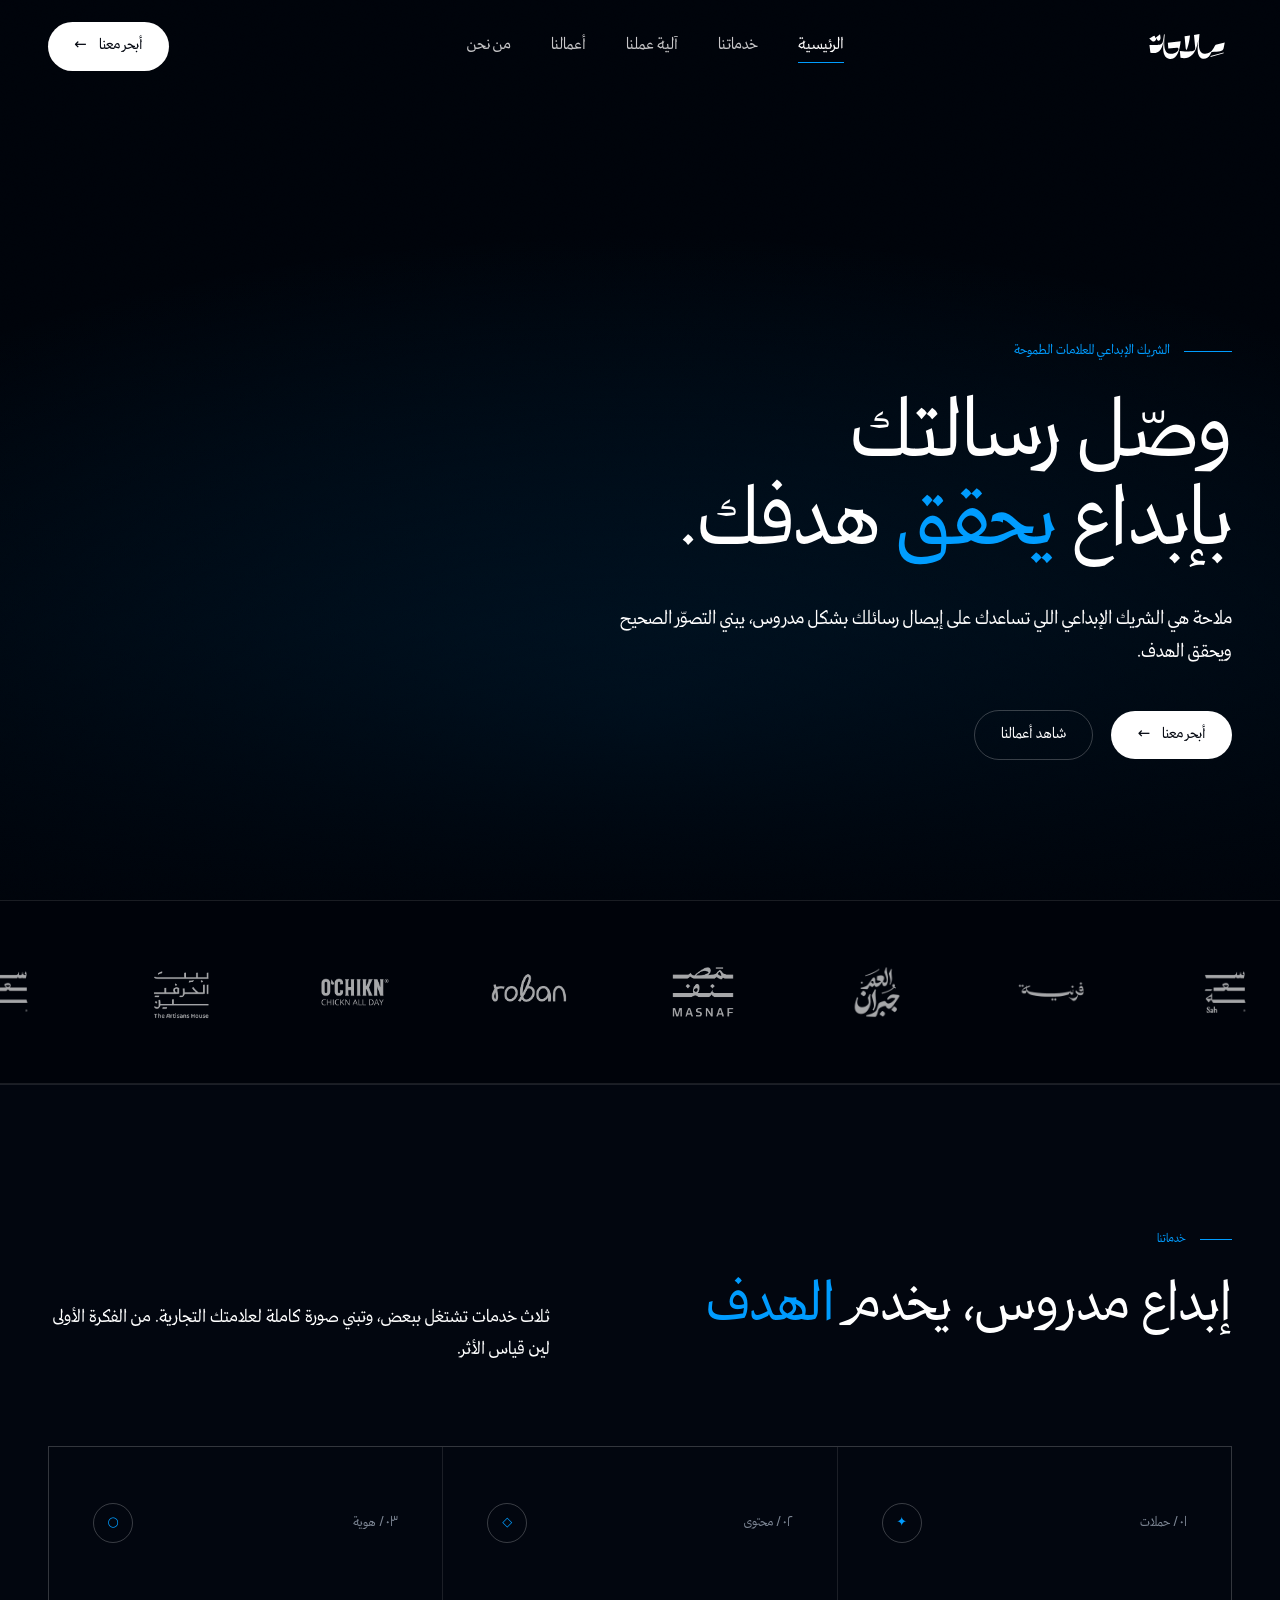
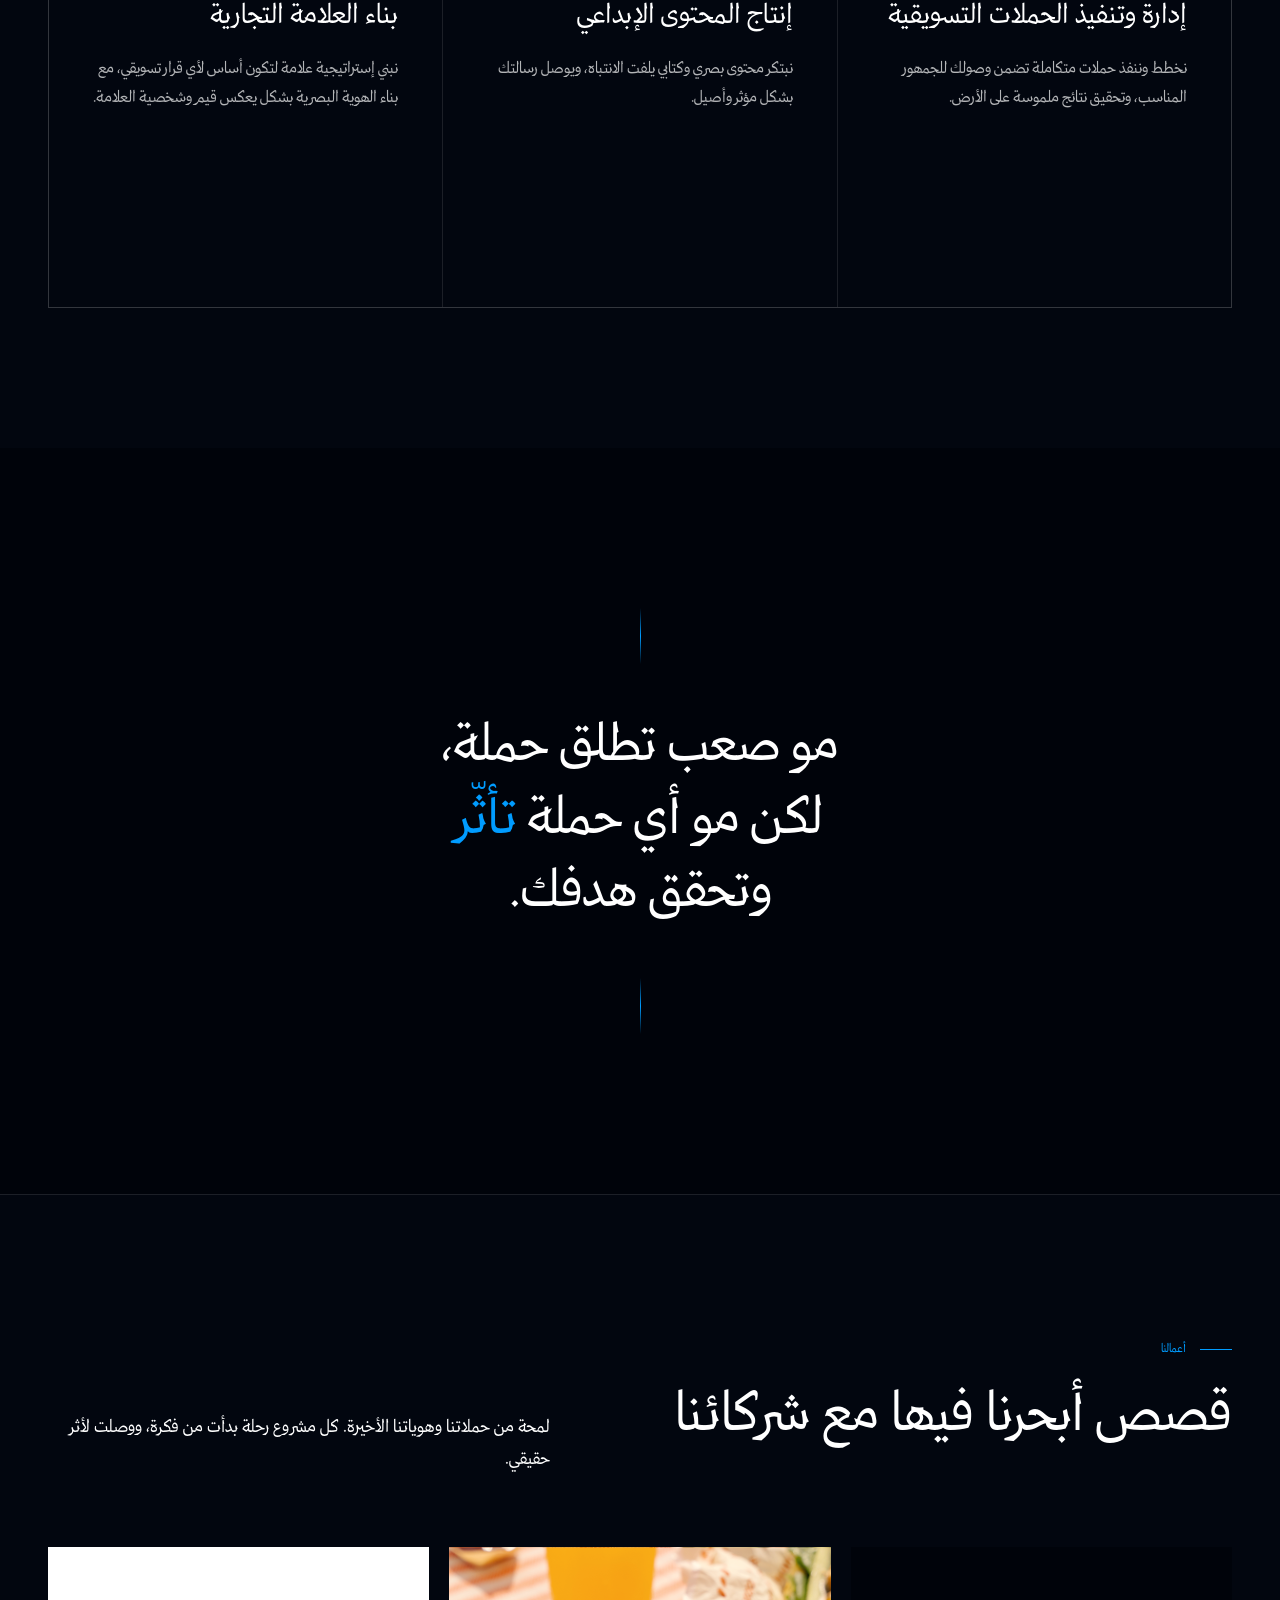
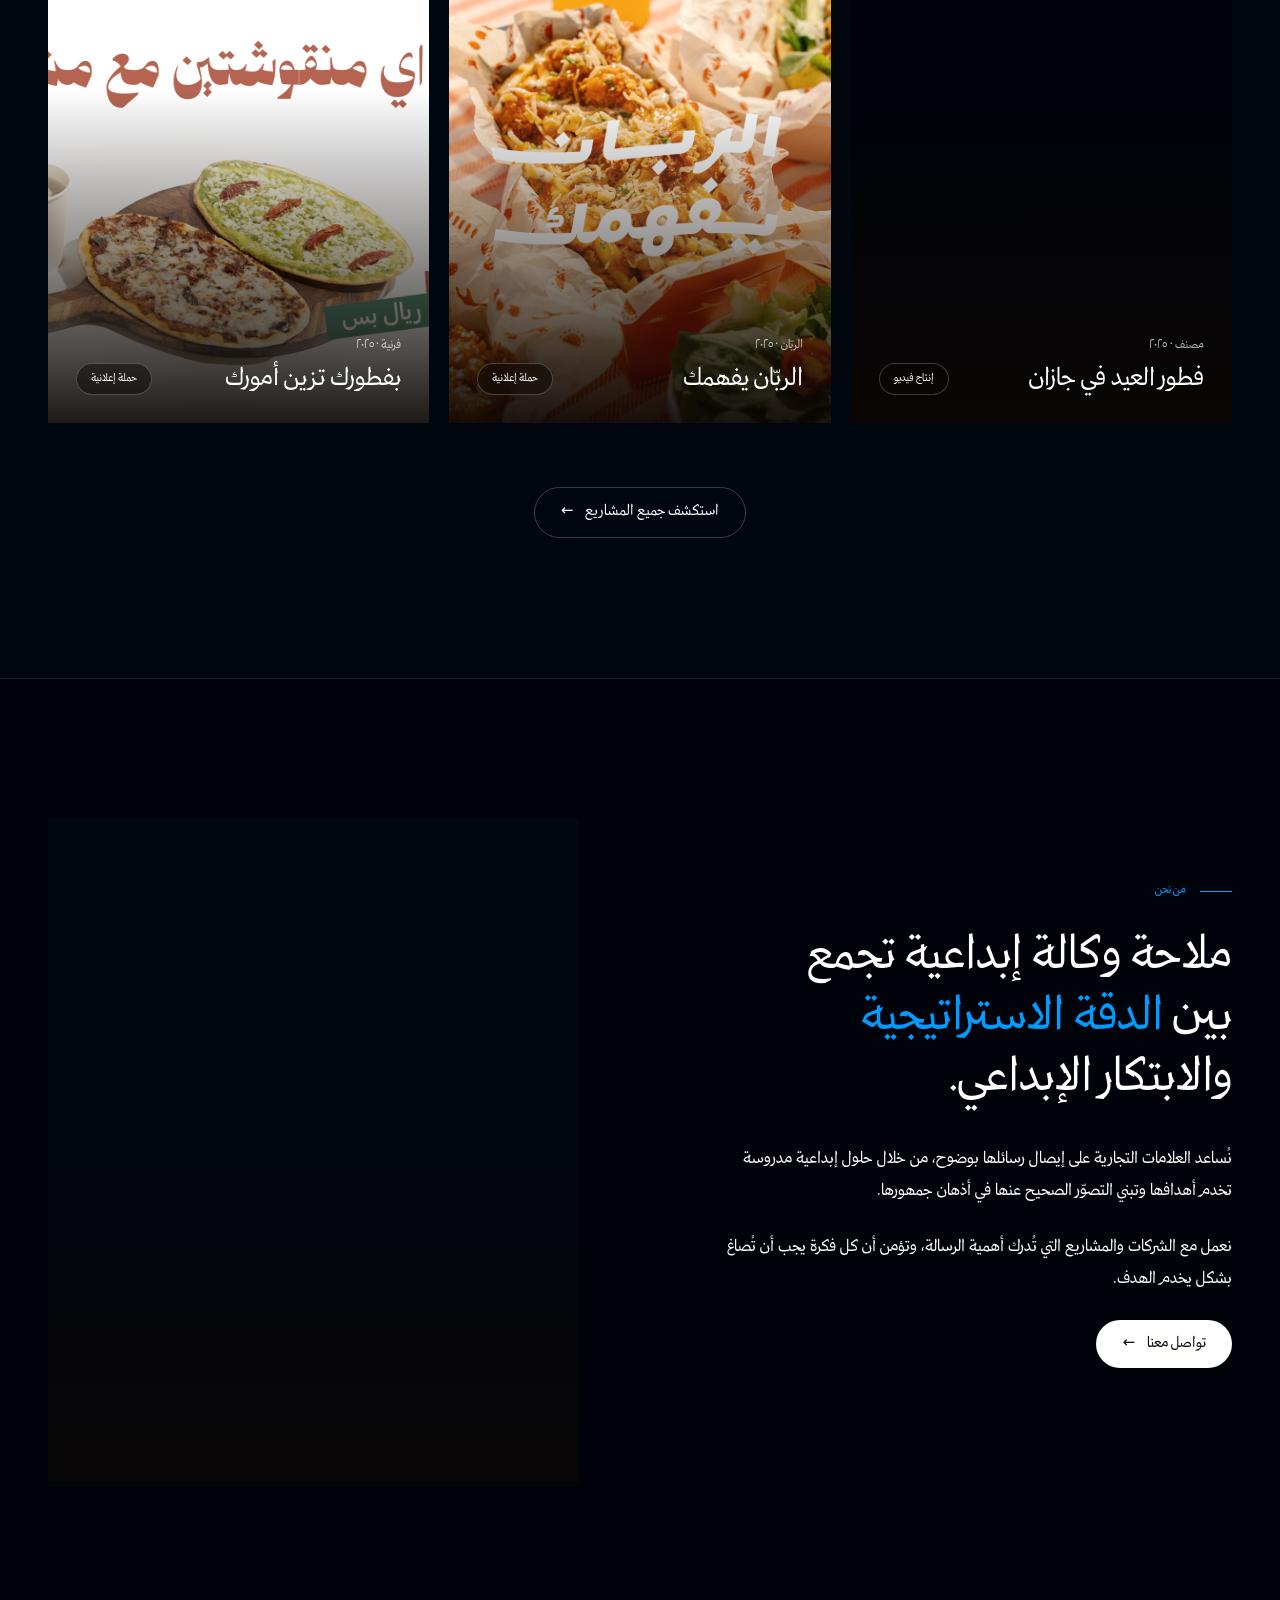
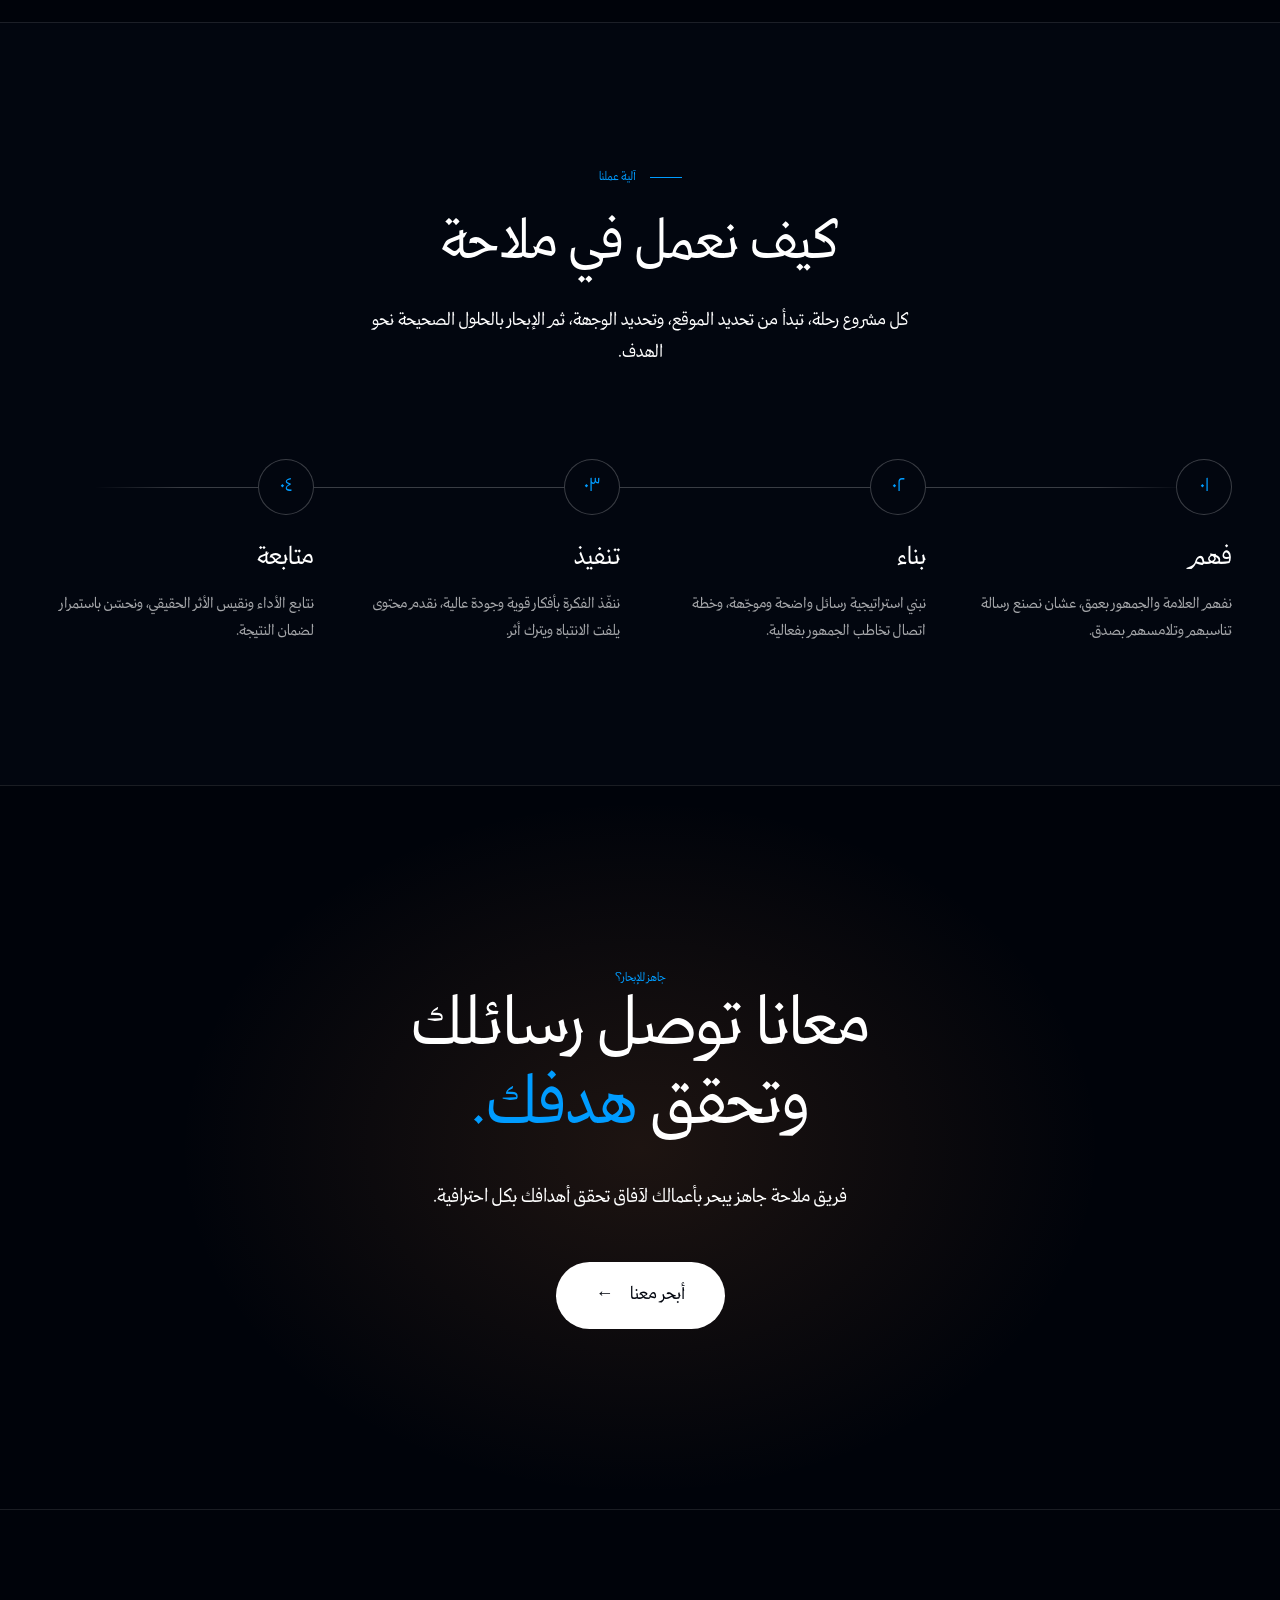
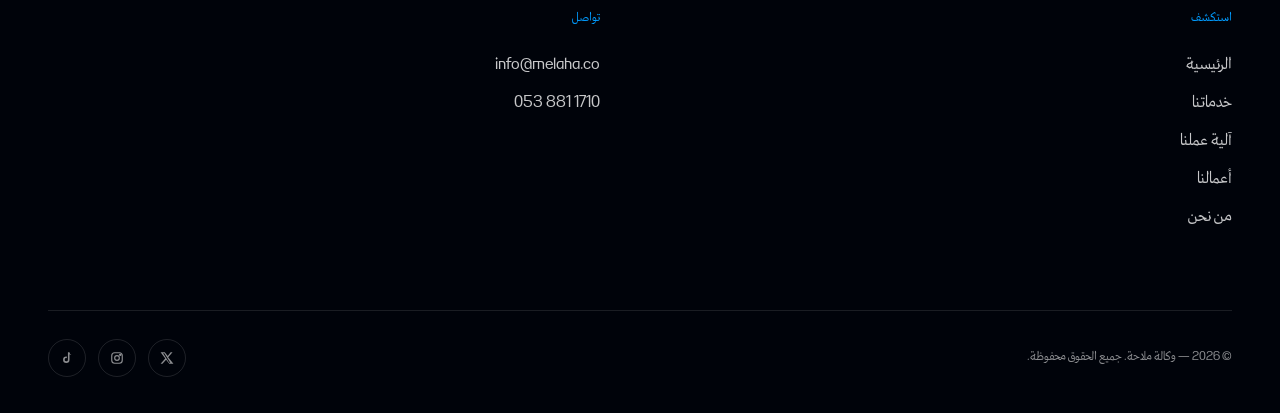
==== index.html @ 202e6694 "Add files via upload" ====
<!DOCTYPE html>
<html lang="ar" dir="rtl">
<head>
<meta charset="UTF-8">
<meta name="viewport" content="width=device-width, initial-scale=1.0">
<title>ملاحة — وكالة إبداعية</title>
<link rel="stylesheet" href="styles.css">
</head>
<body>

<div class="cursor-dot"></div>
<div class="cursor-ring"></div>

<!-- ============ NAV ============ -->
<nav class="nav" id="nav">
  <a href="index.html" class="nav-logo"><img src="images/melaha-logo.svg" alt="ملاحة" style="height: 25px; width: 90px;"></a>
  <ul class="nav-links">
    <li><a href="index.html" class="active">الرئيسية</a></li>
    <li><a href="#services">خدماتنا</a></li>
    <li><a href="#process">آلية عملنا</a></li>
    <li><a href="work.html">أعمالنا</a></li>
    <li><a href="#about">من نحن</a></li>
  </ul>
  <a href="https://wa.link/fzgjlv" target="_blank" rel="noopener" class="btn-pill">
    <span>أبحر معنا</span>
    <span class="arrow">←</span>
  </a>
</nav>

<!-- ============ HERO ============ -->
<section class="hero">
  <div class="hero-image"></div>
  <div class="hero-overlay"></div>



  <div class="hero-content">
    <span class="hero-label reveal">الشريك الإبداعي للعلامات الطموحة</span>
    <h1 class="hero-title reveal">
      وصّل رسالتك<br>
      بإبداع <span class="accent">يحقق</span> هدفك.
    </h1>
    <p class="hero-sub reveal">
      ملاحة هي الشريك الإبداعي اللي تساعدك على إيصال رسائلك بشكل مدروس، يبني التصوّر الصحيح ويحقق الهدف.
    </p>
    <div class="hero-cta reveal">
      <a href="https://wa.link/fzgjlv" target="_blank" rel="noopener" class="btn-pill">
        <span>أبحر معنا</span>
        <span class="arrow">←</span>
      </a>
      <a href="work.html" class="btn-pill outline">
        <span>شاهد أعمالنا</span>
      </a>
    </div>
  </div>


</section>

<!-- ============ MARQUEE ============ -->
<div class="marquee-strip">
  <div class="marquee-track">
    <div class="marquee-item"><img src="images/clients/sah.png" alt="Sah"></div>
    <div class="marquee-item"><img src="images/clients/farniya.png" alt="فرنية"></div>
    <div class="marquee-item"><img src="images/clients/aljebran.png" alt="العم جبران"></div>
    <div class="marquee-item"><img src="images/clients/masnaf.png" alt="Masnaf"></div>
    <div class="marquee-item"><img src="images/clients/roban.png" alt="Roban"></div>
    <div class="marquee-item"><img src="images/clients/ochikn.png" alt="O'CHIKN"></div>
    <div class="marquee-item"><img src="images/clients/artisans.png" alt="بيت الحرفيين"></div>
    <div class="marquee-item"><img src="images/clients/sah.png" alt="Sah"></div>
    <div class="marquee-item"><img src="images/clients/farniya.png" alt="فرنية"></div>
    <div class="marquee-item"><img src="images/clients/aljebran.png" alt="العم جبران"></div>
    <div class="marquee-item"><img src="images/clients/masnaf.png" alt="Masnaf"></div>
    <div class="marquee-item"><img src="images/clients/roban.png" alt="Roban"></div>
    <div class="marquee-item"><img src="images/clients/ochikn.png" alt="O'CHIKN"></div>
    <div class="marquee-item"><img src="images/clients/artisans.png" alt="بيت الحرفيين"></div>
  </div>
</div>

<!-- ============ SERVICES ============ -->
<section class="services" id="services">
  <div class="section">
    <div class="services-head">
      <div>
        <span class="section-eyebrow reveal">خدماتنا</span>
        <h2 class="section-heading reveal">إبداع مدروس، يخدم <span class="accent">الهدف</span></h2>
      </div>
      <p class="section-sub reveal">
        ثلاث خدمات تشتغل ببعض، وتبني صورة كاملة لعلامتك التجارية. من الفكرة الأولى لين قياس الأثر.
      </p>
    </div>

    <div class="services-grid">
      <div class="service-card reveal">
        <div class="service-num">
          <span>٠١ / حملات</span>
          <span class="glyph">✦</span>
        </div>
        <h3 class="service-name">إدارة وتنفيذ الحملات التسويقية</h3>
        <p class="service-desc">
          نخطط وننفذ حملات متكاملة تضمن وصولك للجمهور المناسب، وتحقيق نتائج ملموسة على الأرض.
        </p>
      </div>

      <div class="service-card reveal">
        <div class="service-num">
          <span>٠٢ / محتوى</span>
          <span class="glyph">◇</span>
        </div>
        <h3 class="service-name">إنتاج المحتوى الإبداعي</h3>
        <p class="service-desc">
          نبتكر محتوى بصري وكتابي يلفت الانتباه، ويوصل رسالتك بشكل مؤثر وأصيل.
        </p>
      </div>

      <div class="service-card reveal">
        <div class="service-num">
          <span>٠٣ / هوية</span>
          <span class="glyph">○</span>
        </div>
        <h3 class="service-name">بناء العلامة التجارية</h3>
        <p class="service-desc">
          نبني إستراتيجية علامة لتكون أساس لأي قرار تسويقي، مع بناء الهوية البصرية بشكل يعكس قيم وشخصية العلامة.
        </p>
      </div>
    </div>
  </div>
</section>

<!-- ============ STATEMENT ============ -->
<section class="statement">
  <p class="statement-text reveal">
    مو صعب تطلق حملة، <br>
    لكن مو أي حملة <span class="accent">تأثّر</span><br>
    وتحقق هدفك.
  </p>

</section>

<!-- ============ WORK PREVIEW ============ -->
<section class="work-preview">
  <div class="section">
    <div class="work-head">
      <div>
        <span class="section-eyebrow reveal">أعمالنا</span>
        <h2 class="section-heading reveal">قصص أبحرنا فيها مع شركائنا</h2>
      </div>
      <p class="section-sub reveal">
        لمحة من حملاتنا وهوياتنا الأخيرة. كل مشروع رحلة بدأت من فكرة، ووصلت لأثر حقيقي.
      </p>
    </div>

    <div class="work-grid">
      <a href="masnaf-eid.html" class="work-card uniform reveal">
        <div class="bg" style="background-image: url('https://img.youtube.com/vi/q7gqmu6uD5k/maxresdefault.jpg'); background-size: cover; background-position: center;"></div>
        <div class="scrim"></div>
        <div class="arrow-ic">↗</div>
        <div class="meta">
          <div>
            <div class="client">مصنف · ٢٠٢٥</div>
            <div class="title">فطور العيد في جازان</div>
          </div>
          <span class="tag">إنتاج فيديو</span>
        </div>
      </a>

      <a href="roban.html" class="work-card uniform reveal">
        <div class="bg" style="background-image: url('images/roban-cover.png'); background-size: cover; background-position: center;"></div>
        <div class="scrim"></div>
        <div class="arrow-ic">↗</div>
        <div class="meta">
          <div>
            <div class="client">الربّان · ٢٠٢٥</div>
            <div class="title">الربّان يفهمك</div>
          </div>
          <span class="tag">حملة إعلانية</span>
        </div>
      </a>

      <a href="fournya.html" class="work-card uniform reveal">
        <div class="bg" style="background-image: url('images/fournya-3.png'); background-size: cover; background-position: center; background-color: #f6f4ef;"></div>
        <div class="scrim"></div>
        <div class="arrow-ic">↗</div>
        <div class="meta">
          <div>
            <div class="client">فرنية · ٢٠٢٥</div>
            <div class="title">بفطورك تزين أمورك</div>
          </div>
          <span class="tag">حملة إعلانية</span>
        </div>
      </a>
    </div>

    <div class="work-cta-row">
      <a href="work.html" class="btn-pill outline">
        <span>استكشف جميع المشاريع</span>
        <span class="arrow">←</span>
      </a>
    </div>
  </div>
</section>

<!-- ============ ABOUT ============ -->
<section class="about" id="about">
  <div class="section">
    <div class="about-grid">
      <div>
        <span class="section-eyebrow reveal">من نحن</span>
        <h2 class="about-head reveal">
          ملاحة وكالة إبداعية تجمع بين <span class="accent">الدقة الاستراتيجية</span> والابتكار الإبداعي.
        </h2>
        <p class="about-body reveal">
          نُساعد العلامات التجارية على إيصال رسائلها بوضوح، من خلال حلول إبداعية مدروسة تخدم أهدافها وتبني التصوّر الصحيح عنها في أذهان جمهورها.
        </p>
        <p class="about-body reveal">
          نعمل مع الشركات والمشاريع التي تُدرك أهمية الرسالة، وتؤمن أن كل فكرة يجب أن تُصاغ بشكل يخدم الهدف.
        </p>

        <div class="about-cta-row reveal">
          <a href="https://wa.link/fzgjlv" target="_blank" rel="noopener" class="btn-pill">
            <span>تواصل معنا</span>
            <span class="arrow">←</span>
          </a>
        </div>

      </div>

      <div class="about-visual reveal">
        <div class="img"></div>

      </div>
    </div>
  </div>
</section>

<!-- ============ PROCESS ============ -->
<section class="process" id="process">
  <div class="section">
    <div class="process-head">
      <span class="section-eyebrow reveal">آلية عملنا</span>
      <h2 class="section-heading reveal">كيف نعمل في ملاحة</h2>
      <p class="section-sub reveal">
        كل مشروع رحلة، تبدأ من تحديد الموقع، وتحديد الوجهة، ثم الإبحار بالحلول الصحيحة نحو الهدف.
      </p>
    </div>

    <div class="process-steps">
      <div class="process-line"></div>
      <div class="step reveal">
        <div class="step-num">٠١</div>
        <h3 class="step-name">فهم</h3>
        <p class="step-desc">نفهم العلامة والجمهور بعمق، عشان نصنع رسالة تناسبهم وتلامسهم بصدق.</p>
      </div>
      <div class="step reveal">
        <div class="step-num">٠٢</div>
        <h3 class="step-name">بناء</h3>
        <p class="step-desc">نبني استراتيجية رسائل واضحة وموجّهة، وخطة اتصال تخاطب الجمهور بفعالية.</p>
      </div>
      <div class="step reveal">
        <div class="step-num">٠٣</div>
        <h3 class="step-name">تنفيذ</h3>
        <p class="step-desc">ننفّذ الفكرة بأفكار قوية وجودة عالية، نقدم محتوى يلفت الانتباه ويترك أثر.</p>
      </div>
      <div class="step reveal">
        <div class="step-num">٠٤</div>
        <h3 class="step-name">متابعة</h3>
        <p class="step-desc">نتابع الأداء ونقيس الأثر الحقيقي، ونحسّن باستمرار لضمان النتيجة.</p>
      </div>
    </div>
  </div>
</section>

<!-- ============ CTA ============ -->
<section class="cta" id="cta">
  <span class="cta-eyebrow">جاهز للإبحار؟</span>
  <h2 class="cta-text reveal">
    معانا توصل رسائلك<br>
    وتحقق <span class="accent">هدفك.</span>
  </h2>
  <p class="cta-sub reveal">
    فريق ملاحة جاهز يبحر بأعمالك لآفاق تحقق أهدافك بكل احترافية.
  </p>
  <div class="cta-buttons reveal">
    <a href="https://wa.link/fzgjlv" target="_blank" rel="noopener" class="cta-big">
      <span>أبحر معنا</span>
      <span class="arrow">←</span>
    </a>
  </div>
</section>

<!-- ============ FOOTER ============ -->
<footer class="footer">
  <div class="footer-top">
    <div class="footer-col">
      <h5>استكشف</h5>
      <ul>
        <li><a href="index.html">الرئيسية</a></li>
        <li><a href="#services">خدماتنا</a></li>
        <li><a href="#process">آلية عملنا</a></li>
        <li><a href="work.html">أعمالنا</a></li>
        <li><a href="#about">من نحن</a></li>
      </ul>
    </div>
    <div class="footer-col">
      <h5>تواصل</h5>
      <ul>
        <li><a href="mailto:info@melaha.co">info@melaha.co</a></li>
        <li><a href="tel:+9661710881053">1710 881 053</a></li>
      </ul>
    </div>
  </div>

  <div class="footer-bottom">
    <div>© 2026 — وكالة ملاحة. جميع الحقوق محفوظة.</div>
    <div class="footer-socials">
      <a href="https://x.com/melaha_sa" target="_blank" rel="noopener" aria-label="X"><svg viewBox="0 0 24 24" fill="currentColor" width="14" height="14"><path d="M18.244 2H21.5l-7.5 8.57L23 22h-7.05l-5.52-7.21L4.2 22H1l8.04-9.18L1 2h7.2l4.99 6.6L18.244 2zm-2.47 18h1.97L7.31 4H5.2l10.574 16z"/></svg></a>
      <a href="https://www.instagram.com/melaha.sa/" target="_blank" rel="noopener" aria-label="Instagram"><svg viewBox="0 0 24 24" fill="none" stroke="currentColor" stroke-width="2" width="14" height="14"><rect x="3" y="3" width="18" height="18" rx="5"/><circle cx="12" cy="12" r="4"/><circle cx="17.5" cy="6.5" r="1" fill="currentColor"/></svg></a>
      <a href="https://www.tiktok.com/@melaha.sa" target="_blank" rel="noopener" aria-label="TikTok"><svg viewBox="0 0 24 24" fill="currentColor" width="14" height="14"><path d="M19.6 6.6a5.4 5.4 0 0 1-3.3-1.1V15a5.5 5.5 0 1 1-5.5-5.5c.3 0 .6 0 .9.1v2.7a2.8 2.8 0 1 0 1.9 2.7V2h2.6a5.4 5.4 0 0 0 3.4 4.6v.1z"/></svg></a>
    </div>
  </div>
</footer>

<script>
// Cursor
(function(){
  const dot = document.querySelector('.cursor-dot');
  const ring = document.querySelector('.cursor-ring');
  let mx = 0, my = 0, rx = 0, ry = 0;
  window.addEventListener('mousemove', e => {
    mx = e.clientX; my = e.clientY;
    dot.style.left = mx + 'px';
    dot.style.top = my + 'px';
  });
  function loop(){
    rx += (mx - rx) * 0.18;
    ry += (my - ry) * 0.18;
    ring.style.left = rx + 'px';
    ring.style.top = ry + 'px';
    requestAnimationFrame(loop);
  }
  loop();
  document.querySelectorAll('a, button, .work-card, .service-card').forEach(el => {
    el.addEventListener('mouseenter', () => document.body.classList.add('cursor-hover'));
    el.addEventListener('mouseleave', () => document.body.classList.remove('cursor-hover'));
  });
})();

// Nav scroll
const nav = document.getElementById('nav');
window.addEventListener('scroll', () => {
  nav.classList.toggle('scrolled', window.scrollY > 40);
});

// Reveal on scroll
const io = new IntersectionObserver((entries) => {
  entries.forEach(e => {
    if (e.isIntersecting) {
      e.target.classList.add('in');
      io.unobserve(e.target);
    }
  });
}, { threshold: 0.12, rootMargin: '0px 0px -60px 0px' });
document.querySelectorAll('.reveal').forEach(el => io.observe(el));
</script>

</body>
</html>
---- styles.css ----
/* ============ Melaha — ملاحة ============ */
*, *::before, *::after {
  letter-spacing: 0 !important;
  word-spacing: normal !important;
  font-kerning: normal;
  text-rendering: optimizeLegibility;
}

@font-face {
  font-family: "Wathiq";
  src: url("fonts/itfWathiqThuluth-Regular.otf") format("opentype");
  font-weight: 400;
  font-style: normal;
  font-display: swap;
}
@font-face {
  font-family: "Wathiq";
  src: url("fonts/itfWathiqThuluth-Bold.otf") format("opentype");
  font-weight: 700;
  font-style: normal;
  font-display: swap;
}

:root {
  /* deep cinematic blue palette */
  --bg: #02060f;
  --bg-deep: #00030a;
  --bg-card: #07112a;
  --ink: #ffffff;
  --ink-soft: #d8e0ec;
  --ink-mute: #7d8694;
  --amber: #009cff;
  --amber-deep: #0079c7;
  --ember: #009cff;
  --line: rgba(255, 255, 255, 0.10);
  --line-strong: rgba(255, 255, 255, 0.22);
}

* { box-sizing: border-box; margin: 0; padding: 0; }

html, body {
  background:
    radial-gradient(120% 80% at 50% 0%, rgba(0, 90, 180, 0.18) 0%, transparent 60%),
    radial-gradient(80% 60% at 100% 100%, rgba(0, 156, 255, 0.10) 0%, transparent 60%),
    var(--bg);
  color: var(--ink);
  font-family: "Wathiq", "Tajawal", "IBM Plex Sans Arabic", system-ui, sans-serif;
  font-weight: 400;
  -webkit-font-smoothing: antialiased;
  -moz-osx-font-smoothing: grayscale;
  direction: rtl;
  text-align: right;
  overflow-x: hidden;
  scroll-behavior: smooth;
  line-height: 1.5;
}

img { max-width: 100%; display: block; }
a { color: inherit; text-decoration: none; }
button { font: inherit; cursor: pointer; border: none; background: none; color: inherit; }

/* subtle film grain across whole site */
body::before {
  content: "";
  position: fixed;
  inset: 0;
  pointer-events: none;
  z-index: 200;
  opacity: 0.05;
  mix-blend-mode: overlay;
  background-image: url("data:image/svg+xml;utf8,<svg xmlns='http://www.w3.org/2000/svg' width='180' height='180'><filter id='n'><feTurbulence type='fractalNoise' baseFrequency='0.9' numOctaves='2' stitchTiles='stitch'/></filter><rect width='100%' height='100%' filter='url(%23n)' opacity='0.6'/></svg>");
}

/* ===== Cursor (disabled) ===== */
.cursor-dot, .cursor-ring { display: none !important; }
.cursor-dot,
.cursor-ring {
  position: fixed;
  top: 0; left: 0;
  pointer-events: none;
  z-index: 9999;
  border-radius: 50%;
  transform: translate(-50%, -50%);
}
.cursor-dot {
  width: 5px; height: 5px;
  background: var(--amber);
  transition: width 0.2s ease, height 0.2s ease;
}
.cursor-ring {
  width: 30px; height: 30px;
  border: 1px solid rgba(232, 213, 183, 0.4);
  transition: width 0.25s ease, height 0.25s ease, opacity 0.25s ease, border-color 0.25s ease;
}
.cursor-hover .cursor-ring {
  /* hover scaling disabled */
}
@media (max-width: 900px) {
  .cursor-dot, .cursor-ring { display: none; }
}

/* ===== Navigation ===== */
.nav {
  position: fixed;
  top: 0; left: 0; right: 0;
  z-index: 100;
  padding: 22px 48px;
  display: flex;
  align-items: center;
  justify-content: space-between;
  transition: background 0.4s ease, padding 0.4s ease, border-color 0.4s ease;
  border-bottom: 1px solid transparent;
}
.nav.scrolled {
  background: rgba(17, 10, 5, 0.78);
  backdrop-filter: blur(16px);
  -webkit-backdrop-filter: blur(16px);
  padding: 14px 48px;
  border-bottom-color: var(--line);
}
.nav-logo img { height: 38px; width: auto; display: block; filter: brightness(0) invert(1); }
.nav-logo {
  font-family: "Wathiq", sans-serif;
  font-weight: 400;
  font-size: 30px;
  color: var(--ink);
  letter-spacing: 0;
  line-height: 1;
}
.nav-links {
  display: flex;
  gap: 40px;
  list-style: none;
  align-items: center;
}
.nav-links a {
  font-size: 16px;
  font-weight: 400;
  color: var(--ink);
  opacity: 0.78;
  transition: opacity 0.2s ease;
  position: relative;
  padding: 6px 0;
}
.nav-links a:hover { opacity: 1; }
.nav-links a::after {
  content: "";
  position: absolute;
  bottom: 0; right: 0;
  height: 1px;
  width: 0;
  background: var(--amber);
  transition: width 0.3s ease;
}
.nav-links a:hover::after { width: 100%; }
.nav-links a.active { opacity: 1; }
.nav-links a.active::after { width: 100%; }

.btn-pill {
  display: inline-flex;
  align-items: center;
  gap: 12px;
  padding: 13px 26px;
  border-radius: 999px;
  background: var(--ink);
  color: var(--bg);
  font-weight: 400;
  font-size: 15px;
  transition: transform 0.25s ease, background 0.25s ease, color 0.25s ease;
  white-space: nowrap;
}
.btn-pill:hover {
  background: var(--amber);
  color: var(--bg-deep);
  transform: translateY(-2px);
}
.btn-pill .arrow {
  display: inline-block;
  transition: transform 0.25s ease;
}
.btn-pill:hover .arrow { transform: translateX(-6px); }
.btn-pill.outline {
  background: transparent;
  color: var(--ink);
  border: 1px solid var(--line-strong);
}
.btn-pill.outline:hover {
  background: var(--ink);
  color: var(--bg);
  border-color: var(--ink);
}
.btn-pill.dark {
  background: var(--bg);
  color: var(--ink);
}

/* ===== Hero ===== */
.hero {
  position: relative;
  height: 100vh;
  min-height: 720px;
  width: 100%;
  overflow: hidden;
  background: var(--bg-deep);
}
.hero-image {
  position: absolute;
  inset: 0;
  background-image: url("images/hero.png");
  background-size: cover;
  background-position: center;
  transform: scale(1.06);
  animation: hero-pan 18s ease-in-out infinite alternate, hero-swap 14s steps(1) infinite;
}
@keyframes hero-swap {
  0%, 45%   { background-image: url("images/hero.png"); }
  50%, 95%  { background-image: url("images/hero-2.png"); }
  100%      { background-image: url("images/hero.png"); }
}
@keyframes hero-pan {
  0% { transform: scale(1.06) translateX(0) translateY(0); }
  100% { transform: scale(1.12) translateX(-1.5%) translateY(-1%); }
}

.hero-overlay {
  position: absolute;
  inset: 0;
  background:
    linear-gradient(180deg,
      rgba(0, 3, 10, 0.55) 0%,
      rgba(0, 3, 10, 0.20) 30%,
      rgba(0, 3, 10, 0.50) 70%,
      rgba(0, 3, 10, 0.95) 100%),
    radial-gradient(140% 90% at 50% 80%, rgba(0, 156, 255, 0.20) 0%, transparent 60%);
  pointer-events: none;
}

.hero-corner-mark {
  position: absolute;
  top: 100px; right: 48px;
  font-size: 13px;
  letter-spacing: 0;
  color: var(--ink);
  opacity: 0.7;
  z-index: 5;
  display: flex;
  align-items: center;
  gap: 12px;
  text-transform: uppercase;
}
.hero-corner-mark .dot {
  width: 5px; height: 5px;
  border-radius: 50%;
  background: var(--ember);
  box-shadow: 0 0 12px var(--ember);
  animation: pulse 2.4s ease-in-out infinite;
}
@keyframes pulse {
  0%, 100% { opacity: 0.5; transform: scale(1); }
  50% { opacity: 1; transform: scale(1.5); }
}

.hero-content {
  position: relative;
  z-index: 4;
  height: 100%;
  display: flex;
  flex-direction: column;
  justify-content: flex-end;
  padding: 0 48px 140px;
  max-width: 1500px;
}
.hero-label {
  font-size: 13px;
  letter-spacing: 0;
  color: var(--amber);
  margin-bottom: 32px;
  display: inline-flex;
  align-items: center;
  gap: 14px;
  text-transform: uppercase;
}
.hero-label::before {
  content: "";
  display: block;
  width: 48px; height: 1px;
  background: var(--amber);
}
.hero-title {
  font-family: "Wathiq", sans-serif;
  font-weight: 400;
  font-size: clamp(52px, 6.6vw, 112px);
  line-height: 1.05;
  letter-spacing: 0;
  color: var(--ink);
  max-width: 16ch;
  margin-bottom: 32px;
  text-wrap: balance;
}
.hero-title .accent {
  color: var(--amber);
}
.hero-sub {
  font-size: 19px;
  line-height: 1.75;
  color: var(--ink);
  opacity: 0.78;
  max-width: 56ch;
  margin-bottom: 40px;
  font-weight: 400;
}
.hero-cta {
  display: flex;
  align-items: center;
  gap: 18px;
  flex-wrap: wrap;
}
.hero-meta {
  position: absolute;
  bottom: 32px; left: 48px; right: 48px;
  z-index: 5;
  display: flex;
  align-items: flex-end;
  justify-content: space-between;
  gap: 24px;
  font-size: 12px;
  letter-spacing: 0;
  color: var(--ink);
  text-transform: uppercase;
  opacity: 0.7;
}
.scroll-hint {
  display: flex;
  align-items: center;
  gap: 14px;
}
.scroll-hint .line {
  display: inline-block;
  width: 1px; height: 48px;
  background: linear-gradient(180deg, transparent, var(--ink) 40%, var(--ink) 60%, transparent);
  animation: scroll-line 2.4s ease-in-out infinite;
}
@keyframes scroll-line {
  0% { transform: scaleY(0.3) translateY(-20%); transform-origin: top; }
  50% { transform: scaleY(1) translateY(0); }
  100% { transform: scaleY(0.3) translateY(20%); transform-origin: bottom; }
}

/* ===== Marquee ===== */
.marquee-strip {
  background: var(--bg-deep);
  position: relative;
  z-index: 1;
  color: var(--ink);
  padding: 36px 0;
  overflow: hidden;
  position: relative;
  border-top: 1px solid var(--line);
  border-bottom: 1px solid var(--line);
}
.marquee-track {
  display: flex;
  gap: 64px;
  animation: marquee 22s linear infinite;
  white-space: nowrap;
  width: max-content;
}
@keyframes marquee {
  0% { transform: translateX(0); }
  100% { transform: translateX(50%); }
}
.marquee-item img { height: 110px; width: auto; opacity: 1; filter: brightness(0) invert(1); transition: opacity 0.3s ease; }
.marquee-item:hover img { opacity: 1; }
.marquee-item {
  font-family: "Wathiq", sans-serif;
  font-weight: 400;
  font-size: 24px;
  letter-spacing: 0;
  color: var(--ink);
  opacity: 0.65;
  display: flex;
  align-items: center;
  gap: 64px;
  flex-shrink: 0;
}
.marquee-item::after {
  content: "";
  display: none;
}

/* ===== Section base ===== */
section { position: relative; }
.section {
  padding: 140px 48px;
  max-width: 1500px;
  margin: 0 auto;
}
.section-eyebrow {
  display: inline-flex;
  align-items: center;
  gap: 14px;
  font-size: 12px;
  letter-spacing: 0;
  color: var(--amber);
  margin-bottom: 28px;
  text-transform: uppercase;
  font-weight: 400;
}
.section-eyebrow::before {
  content: "";
  width: 32px; height: 1px;
  background: var(--amber);
}
.section-heading {
  font-family: "Wathiq", sans-serif;
  font-weight: 400;
  font-size: clamp(36px, 4.4vw, 68px);
  line-height: 1.1;
  letter-spacing: 0;
  color: var(--ink);
  max-width: 22ch;
  margin-bottom: 28px;
  text-wrap: balance;
}
.section-heading .accent { color: var(--amber); }
.section-sub {
  font-size: 18px;
  line-height: 1.8;
  color: var(--ink);
  opacity: 0.7;
  max-width: 56ch;
}

/* ===== Services ===== */
.services {
  background: var(--bg);
  border-top: 1px solid var(--line);
}
.services-head {
  display: grid;
  grid-template-columns: 1.2fr 1fr;
  gap: 80px;
  align-items: end;
  margin-bottom: 80px;
}
.services-grid {
  display: grid;
  grid-template-columns: repeat(3, 1fr);
  gap: 1px;
  background: var(--line);
  border: 1px solid var(--line);
}
.service-card {
  background: var(--bg);
  padding: 56px 44px 48px;
  transition: background 0.4s ease;
  position: relative;
  overflow: hidden;
  min-height: 460px;
  display: flex;
  flex-direction: column;
}
.service-card::before {
  content: "";
  position: absolute;
  inset: 0;
  background: radial-gradient(80% 60% at 50% 0%, rgba(196, 117, 58, 0.12) 0%, transparent 70%);
  opacity: 0;
  transition: opacity 0.5s ease;
  pointer-events: none;
}
.service-card:hover { background: var(--bg-card); }
.service-card:hover::before { opacity: 1; }

.service-num {
  font-size: 13px;
  letter-spacing: 0;
  color: var(--ink-mute);
  margin-bottom: 56px;
  display: flex;
  justify-content: space-between;
  align-items: center;
  position: relative;
  z-index: 2;
}
.service-num .glyph {
  width: 40px; height: 40px;
  border-radius: 50%;
  border: 1px solid var(--line-strong);
  display: flex;
  align-items: center;
  justify-content: center;
  color: var(--amber);
  transition: border-color 0.3s ease, background 0.3s ease;
}
.service-card:hover .glyph {
  border-color: var(--amber);
  background: rgba(212, 165, 116, 0.08);
}
.service-name {
  font-family: "Wathiq", sans-serif;
  font-weight: 400;
  font-size: 28px;
  line-height: 1.3;
  color: var(--ink);
  margin-bottom: 20px;
  letter-spacing: 0;
  position: relative;
  z-index: 2;
}
.service-desc {
  font-size: 16px;
  line-height: 1.8;
  color: var(--ink);
  opacity: 0.7;
  margin-bottom: 32px;
  flex: 1;
  position: relative;
  z-index: 2;
}
.service-link {
  display: inline-flex;
  align-items: center;
  gap: 10px;
  font-size: 14px;
  color: var(--amber);
  letter-spacing: 0;
  border-top: 1px solid var(--line);
  padding-top: 24px;
  margin-top: auto;
  position: relative;
  z-index: 2;
}
.service-link .arrow { transition: transform 0.3s ease; }
.service-card:hover .service-link .arrow { transform: translateX(-8px); }

/* ===== Statement / quiet quote ===== */
.statement {
  background: var(--bg-deep);
  padding: 160px 48px;
  text-align: center;
  position: relative;
  overflow: hidden;
}
.statement::before,
.statement::after {
  content: "";
  display: block;
  width: 1px; height: 56px;
  background: linear-gradient(180deg, transparent, var(--amber), transparent);
  margin: 0 auto;
}
.statement::before { margin-bottom: 48px; }
.statement::after { margin-top: 48px; }
.statement-text {
  font-family: "Wathiq", sans-serif;
  font-weight: 400;
  font-size: clamp(32px, 4.2vw, 64px);
  line-height: 1.35;
  letter-spacing: 0;
  color: var(--ink);
  max-width: 28ch;
  margin: 0 auto;
  text-wrap: balance;
}
.statement-text .accent { color: var(--amber); }
.statement-attrib {
  margin-top: 40px;
  font-size: 12px;
  letter-spacing: 0;
  color: var(--ink-mute);
  text-transform: uppercase;
}

/* ===== Work preview ===== */
.work-preview {
  background: var(--bg);
  border-top: 1px solid var(--line);
}
.work-head {
  display: grid;
  grid-template-columns: 1.2fr 1fr;
  gap: 80px;
  align-items: end;
  margin-bottom: 70px;
}
.work-grid {
  display: grid;
  grid-template-columns: repeat(12, 1fr);
  grid-auto-rows: minmax(0, auto);
  gap: 20px;
}
.work-card {
  position: relative;
  overflow: hidden;
  cursor: pointer;
  background: var(--bg-deep);
}
.work-card.large { grid-column: span 7; aspect-ratio: 4 / 5; }
.work-card.tall { grid-column: span 5; aspect-ratio: 3 / 5; }
.work-card.wide { grid-column: span 12; aspect-ratio: 21 / 9; }
.work-card.uniform { grid-column: span 4; aspect-ratio: 4 / 5; }
.work-card.uniform .title { font-size: 26px; }

.work-card .bg {
  position: absolute;
  inset: 0;
  background-size: cover;
  background-position: center;
  transition: transform 1.4s ease;
  filter: saturate(0.85) contrast(1.05);
}
.work-card:hover .bg { transform: scale(1.06); }
.work-card .scrim {
  position: absolute;
  inset: 0;
  background: linear-gradient(180deg, rgba(10,6,4,0) 30%, rgba(10,6,4,0.92) 100%);
}
.work-card .meta {
  position: absolute;
  bottom: 28px; right: 28px; left: 28px;
  z-index: 2;
  display: flex;
  justify-content: space-between;
  align-items: flex-end;
  gap: 24px;
}
.work-card .client {
  font-size: 12px;
  letter-spacing: 0;
  text-transform: uppercase;
  color: var(--ink);
  opacity: 0.7;
  margin-bottom: 10px;
}
.work-card .title {
  font-family: "Wathiq", sans-serif;
  font-weight: 400;
  font-size: 30px;
  line-height: 1.15;
  color: var(--ink);
  letter-spacing: 0;
}
.work-card.wide .title { font-size: 44px; }
.work-card .tag {
  display: inline-block;
  padding: 7px 14px;
  border-radius: 999px;
  border: 1px solid var(--line-strong);
  background: rgba(10, 6, 4, 0.5);
  backdrop-filter: blur(8px);
  font-size: 11px;
  letter-spacing: 0;
  color: var(--ink);
  white-space: nowrap;
  text-transform: uppercase;
}
.work-card .arrow-ic {
  position: absolute;
  top: 28px; left: 28px;
  width: 44px; height: 44px;
  border-radius: 50%;
  background: rgba(232, 213, 183, 0.08);
  backdrop-filter: blur(8px);
  border: 1px solid var(--line-strong);
  display: flex;
  align-items: center;
  justify-content: center;
  color: var(--ink);
  font-size: 16px;
  opacity: 0;
  transform: translateY(-12px);
  transition: opacity 0.4s ease, transform 0.4s ease, background 0.3s ease;
  z-index: 3;
}
.work-card:hover .arrow-ic {
  opacity: 1;
  transform: translateY(0);
  background: var(--amber);
  color: var(--bg-deep);
  border-color: var(--amber);
}

.work-cta-row {
  margin-top: 64px;
  display: flex;
  justify-content: center;
}

/* ===== About ===== */
.about {
  background: var(--bg-deep);
  border-top: 1px solid var(--line);
}
.about-grid {
  display: grid;
  grid-template-columns: 1.05fr 1fr;
  gap: 96px;
  align-items: center;
}
.about-head {
  font-family: "Wathiq", sans-serif;
  font-weight: 400;
  font-size: clamp(34px, 3.8vw, 56px);
  line-height: 1.25;
  color: var(--ink);
  letter-spacing: 0;
  margin-bottom: 32px;
  text-wrap: balance;
}
.about-head .accent { color: var(--amber); }
.about-body {
  font-size: 17px;
  line-height: 1.9;
  color: var(--ink);
  opacity: 0.75;
  margin-bottom: 24px;
  max-width: 52ch;
}
.about-cta-row {
  display: flex;
  gap: 16px;
  margin-top: 16px;
  margin-bottom: 56px;
  flex-wrap: wrap;
}
.about-stats {
  display: grid;
  grid-template-columns: repeat(3, 1fr);
  gap: 24px;
  border-top: 1px solid var(--line);
  padding-top: 40px;
  max-width: 560px;
}
.stat-num {
  font-family: "Wathiq", sans-serif;
  font-weight: 400;
  font-size: 48px;
  line-height: 1;
  color: var(--ink);
  letter-spacing: 0;
}
.stat-num .plus { color: var(--amber); }
.stat-label {
  font-size: 13px;
  color: var(--ink);
  opacity: 0.55;
  margin-top: 10px;
  letter-spacing: 0;
}

.about-visual {
  position: relative;
  aspect-ratio: 4 / 5;
  overflow: hidden;
  background: var(--bg);
}
.about-visual .img {
  position: absolute;
  inset: 0;
  background-image: url("images/hero.png");
  background-size: cover;
  background-position: center;
  filter: saturate(0.85);
}
.about-visual::after {
  content: "";
  position: absolute;
  inset: 0;
  background: linear-gradient(180deg, rgba(10,6,4,0) 50%, rgba(10,6,4,0.8) 100%);
}
.about-visual .badge {
  position: absolute;
  bottom: 28px; right: 28px;
  z-index: 2;
  background: rgba(17, 10, 5, 0.85);
  backdrop-filter: blur(8px);
  border: 1px solid var(--line-strong);
  color: var(--ink);
  padding: 22px 24px;
  max-width: 260px;
}
.about-visual .badge .since {
  font-size: 11px;
  letter-spacing: 0;
  color: var(--amber);
  margin-bottom: 8px;
  text-transform: uppercase;
}
.about-visual .badge .text {
  font-family: "Wathiq", sans-serif;
  font-weight: 400;
  font-size: 18px;
  line-height: 1.4;
}

/* ===== Process ===== */
.process {
  background: var(--bg);
  border-top: 1px solid var(--line);
}
.process-head {
  text-align: center;
  max-width: 720px;
  margin: 0 auto 90px;
}
.process-head .section-eyebrow { justify-content: center; }
.process-head .section-heading { margin-right: auto; margin-left: auto; }
.process-head .section-sub { margin-right: auto; margin-left: auto; }

.process-steps {
  position: relative;
  display: grid;
  grid-template-columns: repeat(4, 1fr);
  gap: 40px;
}
.process-line {
  position: absolute;
  top: 28px; right: 4%; left: 4%;
  height: 1px;
  background: linear-gradient(90deg, transparent, var(--line-strong) 8%, var(--line-strong) 92%, transparent);
}
.step {
  position: relative;
}
.step-num {
  width: 56px; height: 56px;
  border-radius: 50%;
  background: var(--bg);
  border: 1px solid var(--line-strong);
  display: flex;
  align-items: center;
  justify-content: center;
  font-family: "Wathiq", sans-serif;
  font-weight: 400;
  font-size: 18px;
  color: var(--amber);
  margin-bottom: 28px;
  position: relative;
  z-index: 2;
}
.step-name {
  font-family: "Wathiq", sans-serif;
  font-weight: 400;
  font-size: 26px;
  line-height: 1.2;
  color: var(--ink);
  margin-bottom: 16px;
  letter-spacing: 0;
}
.step-desc {
  font-size: 15px;
  line-height: 1.8;
  color: var(--ink);
  opacity: 0.65;
}

/* ===== Final CTA ===== */
.cta {
  background: var(--bg-deep);
  padding: 180px 48px;
  text-align: center;
  position: relative;
  overflow: hidden;
  border-top: 1px solid var(--line);
}
.cta::before {
  content: "";
  position: absolute;
  inset: 0;
  background: radial-gradient(60% 80% at 50% 50%, rgba(196, 117, 58, 0.15) 0%, transparent 60%);
  pointer-events: none;
}
.cta-eyebrow {
  font-size: 12px;
  letter-spacing: 0;
  color: var(--amber);
  text-transform: uppercase;
  margin-bottom: 28px;
  position: relative;
}
.cta-text {
  font-family: "Wathiq", sans-serif;
  font-weight: 400;
  font-size: clamp(40px, 5.4vw, 88px);
  line-height: 1.15;
  letter-spacing: 0;
  color: var(--ink);
  max-width: 22ch;
  margin: 0 auto 32px;
  position: relative;
  text-wrap: balance;
}
.cta-text .accent { color: var(--amber); }
.cta-sub {
  font-size: 19px;
  line-height: 1.75;
  color: var(--ink);
  opacity: 0.7;
  max-width: 56ch;
  margin: 0 auto 48px;
  position: relative;
}
.cta-buttons {
  position: relative;
  display: inline-flex;
  gap: 14px;
  justify-content: center;
  flex-wrap: wrap;
}
.cta-big {
  display: inline-flex;
  align-items: center;
  gap: 16px;
  padding: 20px 40px;
  border-radius: 999px;
  background: var(--ink);
  color: var(--bg);
  font-family: "Wathiq", sans-serif;
  font-weight: 400;
  font-size: 18px;
  transition: transform 0.25s ease, background 0.25s ease, color 0.25s ease;
}
.cta-big:hover {
  background: var(--amber);
  color: var(--bg-deep);
  transform: translateY(-3px);
}

/* ===== Footer ===== */
.footer {
  background: var(--bg-deep);
  padding: 100px 48px 36px;
  color: var(--ink);
  border-top: 1px solid var(--line);
}
.footer-top {
  display: grid;
  grid-template-columns: 1fr 1fr;
  gap: 80px;
  padding-bottom: 80px;
  border-bottom: 1px solid var(--line);
}
.newsletter-head {
  font-family: "Wathiq", sans-serif;
  font-weight: 400;
  font-size: 32px;
  line-height: 1.25;
  color: var(--ink);
  margin-bottom: 24px;
  letter-spacing: 0;
  max-width: 18ch;
}
.newsletter-form {
  display: grid;
  gap: 12px;
  max-width: 460px;
}
.newsletter-form input {
  background: transparent;
  border: none;
  border-bottom: 1px solid var(--line-strong);
  padding: 14px 0;
  color: var(--ink);
  font-family: inherit;
  font-size: 15px;
  outline: none;
  transition: border-color 0.2s ease;
}
.newsletter-form input::placeholder { color: var(--ink); opacity: 0.45; }
.newsletter-form input:focus { border-color: var(--amber); }
.newsletter-form button {
  margin-top: 12px;
  justify-self: start;
  padding: 13px 26px;
  border-radius: 999px;
  background: var(--ink);
  color: var(--bg);
  font-weight: 400;
  font-size: 14px;
  display: inline-flex;
  align-items: center;
  gap: 10px;
  transition: background 0.2s ease, transform 0.2s ease, color 0.2s ease;
}
.newsletter-form button:hover {
  background: var(--amber);
  color: var(--bg-deep);
  transform: translateY(-2px);
}

.footer-col h5 {
  font-size: 12px;
  letter-spacing: 0;
  text-transform: uppercase;
  color: var(--amber);
  margin-bottom: 26px;
  font-weight: 400;
}
.footer-col ul { list-style: none; display: grid; gap: 14px; }
.footer-col a {
  font-size: 16px;
  color: var(--ink);
  opacity: 0.78;
  transition: opacity 0.2s ease, color 0.2s ease;
}
.footer-col a:hover { opacity: 1; color: var(--amber); }

.footer-mid {
  padding: 64px 0 48px;
  text-align: center;
  border-bottom: 1px solid var(--line);
}
.footer-logo img { height: clamp(140px, 22vw, 280px); width: auto; margin: 0 auto; filter: brightness(0) invert(1); opacity: 0.92; }
.footer-logo {
  font-family: "Wathiq", sans-serif;
  font-weight: 400;
  font-size: clamp(120px, 20vw, 320px);
  line-height: 0.85;
  color: var(--ink);
  letter-spacing: 0;
  background: linear-gradient(180deg, var(--ink) 0%, rgba(232, 213, 183, 0.15) 100%);
  -webkit-background-clip: text;
  background-clip: text;
  -webkit-text-fill-color: transparent;
}
.footer-bottom {
  padding-top: 28px;
  display: flex;
  justify-content: space-between;
  align-items: center;
  font-size: 12px;
  color: var(--ink);
  opacity: 0.55;
  letter-spacing: 0;
  flex-wrap: wrap;
  gap: 16px;
}
.footer-socials { display: flex; gap: 12px; }
.footer-socials a {
  width: 38px; height: 38px;
  border: 1px solid var(--line-strong);
  border-radius: 50%;
  display: inline-flex;
  align-items: center;
  justify-content: center;
  transition: border-color 0.2s ease, color 0.2s ease, background 0.2s ease;
  color: var(--ink);
}
.footer-socials a svg { display: block; }
.footer-socials a:hover {
  border-color: var(--amber);
  color: var(--amber);
}

/* ===== Reveal animations ===== */
.reveal {
  opacity: 0;
  transform: translateY(30px);
  transition: opacity 1s ease, transform 1s cubic-bezier(0.22, 1, 0.36, 1);
}
.reveal.in {
  opacity: 1;
  transform: translateY(0);
}

/* ===== Responsive ===== */
@media (max-width: 1100px) {
  .nav { padding: 18px 24px; }
  .nav.scrolled { padding: 12px 24px; }
  .section { padding: 90px 24px; }
  .services-head, .work-head, .about-grid { grid-template-columns: 1fr; gap: 48px; }
  .services-grid { grid-template-columns: 1fr; }
  .work-grid { grid-template-columns: 1fr; }
  .work-card.large, .work-card.tall, .work-card.wide, .work-card.uniform { grid-column: span 1; aspect-ratio: 4/5; }
  .process-steps { grid-template-columns: 1fr 1fr; gap: 40px; }
  .process-line { display: none; }
  .footer-top { grid-template-columns: 1fr; gap: 48px; padding-bottom: 56px; }
  .footer { padding: 64px 24px 32px; }
  .hero-content { padding: 0 24px 100px; }
  .hero-corner-mark { right: 24px; top: 88px; }
  .hero-meta { left: 24px; right: 24px; }
  .nav-links { display: none; }
  .statement { padding: 100px 24px; }
  .cta { padding: 100px 24px; }
}
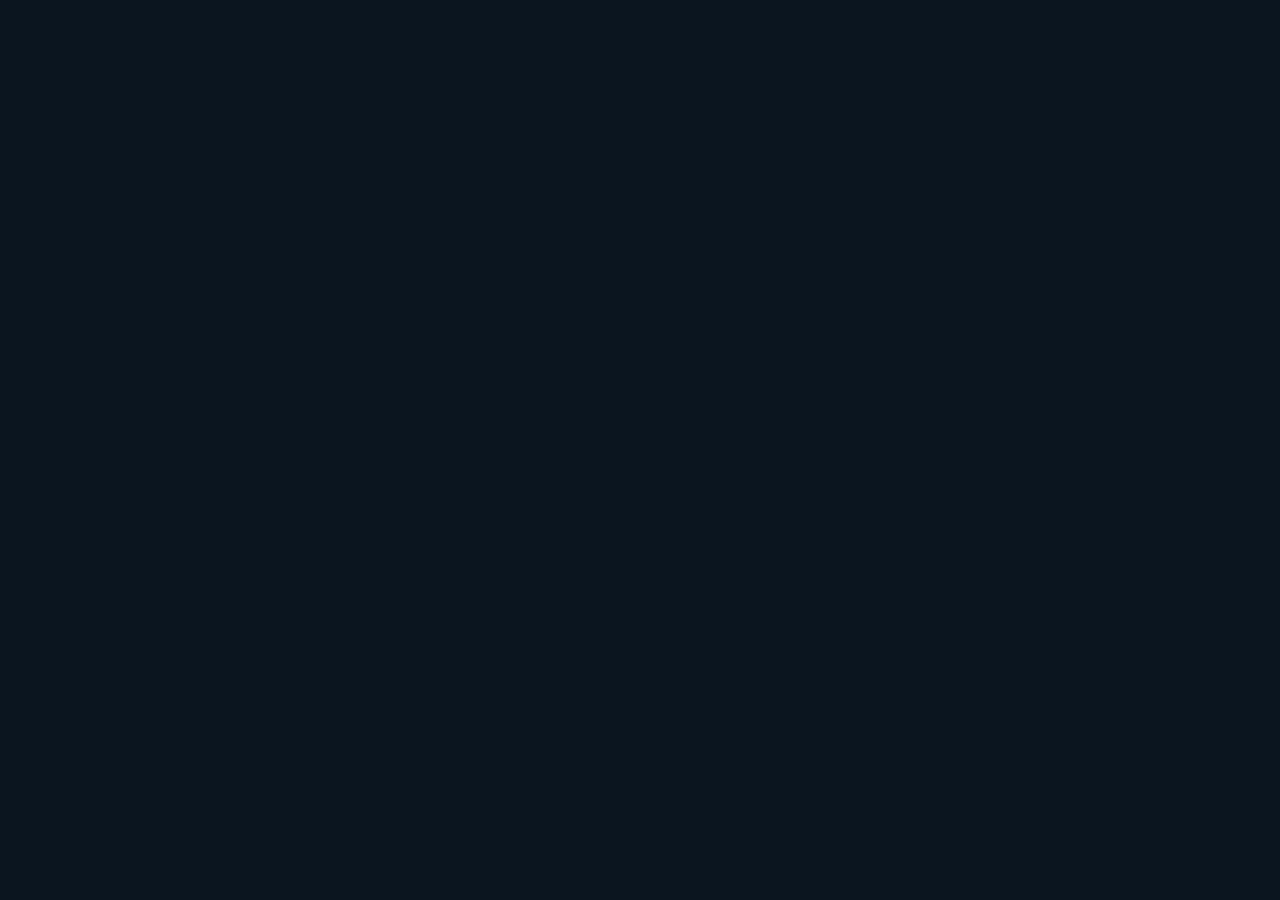
==== commit eff48e95: "v2-2" ====
--- a/index.html
+++ b/index.html
@@ -1,367 +1,617 @@
 <!DOCTYPE html>
-<html lang="ar" dir="rtl">
+<html>
 <head>
-<meta charset="UTF-8">
-<meta name="viewport" content="width=device-width, initial-scale=1.0">
-<title>ملاحة — وكالة إبداعية</title>
-<link rel="stylesheet" href="styles.css">
+<meta charset="utf-8">
+<meta name="viewport" content="width=device-width, initial-scale=1">
+<script src="./support.js"></script>
 </head>
 <body>
-
-<div class="cursor-dot"></div>
-<div class="cursor-ring"></div>
-
-<!-- ============ NAV ============ -->
-<nav class="nav" id="nav">
-  <a href="index.html" class="nav-logo"><img src="images/melaha-logo.svg" alt="ملاحة" style="height: 25px; width: 90px;"></a>
-  <ul class="nav-links">
-    <li><a href="index.html" class="active">الرئيسية</a></li>
-    <li><a href="#services">خدماتنا</a></li>
-    <li><a href="#process">آلية عملنا</a></li>
-    <li><a href="work.html">أعمالنا</a></li>
-    <li><a href="#about">من نحن</a></li>
-  </ul>
-  <a href="https://wa.link/fzgjlv" target="_blank" rel="noopener" class="btn-pill">
-    <span>أبحر معنا</span>
-    <span class="arrow">←</span>
-  </a>
-</nav>
-
-<!-- ============ HERO ============ -->
-<section class="hero">
-  <div class="hero-image"></div>
-  <div class="hero-overlay"></div>
-
-
-
-  <div class="hero-content">
-    <span class="hero-label reveal">الشريك الإبداعي للعلامات الطموحة</span>
-    <h1 class="hero-title reveal">
-      وصّل رسالتك<br>
-      بإبداع <span class="accent">يحقق</span> هدفك.
-    </h1>
-    <p class="hero-sub reveal">
-      ملاحة هي الشريك الإبداعي اللي تساعدك على إيصال رسائلك بشكل مدروس، يبني التصوّر الصحيح ويحقق الهدف.
-    </p>
-    <div class="hero-cta reveal">
-      <a href="https://wa.link/fzgjlv" target="_blank" rel="noopener" class="btn-pill">
-        <span>أبحر معنا</span>
-        <span class="arrow">←</span>
+<x-dc>
+<helmet>
+<meta name="viewport" content="width=device-width, initial-scale=1">
+<title>ملاحة — وكالة إبداعية</title>
+<link rel="preconnect" href="https://fonts.googleapis.com">
+<link rel="preconnect" href="https://fonts.gstatic.com" crossorigin="">
+<link href="https://fonts.googleapis.com/css2?family=IBM+Plex+Sans+Arabic:wght@300;400;500;600;700&amp;display=swap" rel="stylesheet">
+<style>
+@font-face{font-family:'Wathiq Thuluth';src:url('assets/fonts/WathiqThuluth-Regular.otf') format('opentype');font-weight:400;font-display:swap}
+@font-face{font-family:'Wathiq Thuluth';src:url('assets/fonts/WathiqThuluth-Bold.otf') format('opentype');font-weight:700;font-display:swap}
+@font-face{font-family:'Wathiq Thuluth';src:url('assets/fonts/WathiqThuluth-Black.otf') format('opentype');font-weight:900;font-display:swap}
+:root{--head:'Wathiq Thuluth','IBM Plex Sans Arabic',system-ui,sans-serif;--body:'IBM Plex Sans Arabic',system-ui,sans-serif;--acc:#93B8CE}
+*{box-sizing:border-box}
+html{scroll-behavior:smooth}
+body{margin:0;background:#0A1520;color:#F2EDE4;font-family:var(--body);-webkit-font-smoothing:antialiased;overflow-x:hidden}
+h1,h2,h3,h4{margin:0;font-family:var(--head);font-feature-settings:normal;font-variant-alternates:normal}
+h1{font-feature-settings:"salt" 1}
+a{color:inherit;text-decoration:none}
+a:hover{color:#93B8CE}
+::selection{background:#F2EDE4;color:#0A1520}
+@keyframes mq{from{transform:translateX(0)}to{transform:translateX(-50%)}}
+@keyframes mq2{from{transform:translateX(-50%)}to{transform:translateX(0)}}
+</style>
+</helmet>
+
+<div dir="rtl" style="background:#0A1520;position:relative;overflow:clip">
+
+  <div data-preloader="" style="position:fixed;inset:0;z-index:200;background:#0A1520;display:flex;align-items:flex-end;justify-content:space-between;padding:clamp(24px,4vw,56px);transition:transform 1.05s cubic-bezier(.76,0,.24,1)">
+    <img src="https://melaha.co/images/melaha-logo.svg" alt="ملاحة" style="width:clamp(180px,32vw,460px);height:auto;filter:brightness(0) invert(1)">
+    <div data-count="" style="font-family:var(--head);font-weight:400;font-size:clamp(26px,5vw,60px);color:#93B8CE">٠</div>
+  </div>
+
+  <div data-progress="" style="position:fixed;top:0;right:0;height:2px;width:0%;background:#93B8CE;z-index:120"></div>
+  
+
+  <header data-nav="" style="position:fixed;top:0;right:0;left:0;z-index:110;display:flex;align-items:center;justify-content:space-between;gap:24px;padding:22px clamp(20px,4vw,56px);transition:transform .6s cubic-bezier(.16,1,.3,1),background .5s,padding .5s">
+    <a href="#top" style="display:flex;align-items:center;gap:10px">
+      <img src="https://melaha.co/images/melaha-logo.svg" alt="ملاحة" style="height:26px;filter:brightness(0) invert(1)">
+    </a>
+    <nav style="display:flex;align-items:center;gap:clamp(12px,2vw,32px);font-size:14px">
+      <a href="#services" style="opacity:.7;transition:opacity .3s" style-hover="opacity:1">خدماتنا</a>
+      <a href="Melaha Work.dc.html" style="opacity:.7;transition:opacity .3s" style-hover="opacity:1">أعمالنا</a>
+      <a href="#about" style="opacity:.7;transition:opacity .3s" style-hover="opacity:1">من نحن</a>
+      <a href="#process" style="opacity:.7;transition:opacity .3s" style-hover="opacity:1">آلية عملنا</a>
+    </nav>
+    <a href="Melaha Contact.dc.html" data-magnet="" style="display:inline-flex;align-items:center;gap:8px;padding:11px 22px;border:1px solid rgba(242,237,228,.25);border-radius:100px;font-size:14px;font-weight:500;transition:background .4s,color .4s,border-color .4s" style-hover="background:#F2EDE4;color:#0A1520;border-color:#93B8CE">أبحر معنا <span>←</span></a>
+  </header>
+
+  <section id="top" data-screen-label="Hero" style="position:relative;height:100svh;min-height:640px;overflow:hidden;display:flex;align-items:flex-end">
+    <div data-parallax="0.16" style="position:absolute;inset:-12% 0;z-index:0;will-change:transform">
+      <img src="assets/hero-portrait.png" alt="" style="width:100%;height:100%;object-fit:cover;object-position:32% 42%;filter:brightness(1.14) contrast(1.06) saturate(1.04)">
+    </div>
+    <div style="position:absolute;inset:0;z-index:1;background:linear-gradient(to top,rgba(10,21,32,.86) 0%,rgba(10,21,32,.34) 30%,rgba(10,21,32,0) 58%,rgba(10,21,32,.22) 100%)"></div>
+
+    <div style="position:relative;z-index:2;width:100%;padding:0 clamp(20px,4vw,56px) clamp(86px,10vh,120px);display:flex;flex-direction:column;align-items:flex-start;gap:clamp(20px,3vw,32px)">
+      <div data-reveal="" style="display:flex;align-items:center;gap:12px;font-size:13px;color:rgba(242,237,228,.72)">
+        <span style="width:7px;height:7px;border-radius:50%;background:#93B8CE;display:inline-block"></span>
+        الشريك الإبداعي للعلامات الطموحة
+      </div>
+      <h1 data-split="" style="font-size:clamp(44px,8vw,142px);font-weight:900;line-height:1;max-width:17ch;text-wrap:balance">نسوي محتوى يرتبط فيه جمهورك</h1>
+      <div style="display:flex;flex-wrap:wrap;align-items:flex-end;justify-content:space-between;gap:32px;width:100%">
+        <p data-reveal="" style="max-width:52ch;font-size:clamp(15px,1.25vw,19px);line-height:1.8;color:rgba(242,237,228,.74);margin:0">ملاحة هي الشريك الإبداعي اللي تساعدك على إيصال رسائلك بشكل مدروس، يبني التصوّر الصحيح ويحقق الهدف.</p>
+        <div data-reveal="" style="display:flex;gap:12px;flex-wrap:wrap">
+          <a href="Melaha Contact.dc.html" data-magnet="" style="display:inline-flex;align-items:center;gap:10px;padding:16px 30px;border-radius:100px;background:#F2EDE4;color:#0A1520;font-weight:600;font-size:15px;transition:transform .4s cubic-bezier(.16,1,.3,1),background .4s" style-hover="background:#93B8CE;transform:translateY(-3px)">أبحر معنا <span>←</span></a>
+          <a href="Melaha Work.dc.html" data-magnet="" style="display:inline-flex;align-items:center;gap:10px;padding:16px 30px;border-radius:100px;border:1px solid rgba(242,237,228,.28);font-weight:500;font-size:15px;transition:background .4s" style-hover="background:rgba(242,237,228,.1)">شاهد أعمالنا</a>
+        </div>
+      </div>
+    </div>
+
+    <div style="position:absolute;bottom:0;right:0;left:0;z-index:2;overflow:hidden;border-top:1px solid rgba(242,237,228,.12);background:rgba(10,21,32,.42);backdrop-filter:blur(6px)">
+      
+    </div>
+  </section>
+
+  <section data-screen-label="Clients" style="padding:clamp(44px,6vw,72px) 0;border-bottom:1px solid rgba(242,237,228,.1);overflow:hidden">
+    <div data-reveal="" style="text-align:center;font-size:12px;color:rgba(242,237,228,.45);margin-bottom:clamp(26px,4vw,42px)">شركاء أبحروا معنا</div>
+    <div dir="ltr" style="display:flex;width:200%;animation:mq 32s linear infinite">
+      <div style="display:flex;align-items:center;gap:clamp(60px,8vw,130px);width:50%;flex:none;padding-left:clamp(60px,8vw,130px)">
+        <img src="https://melaha.co/images/clients/sah.png" alt="Sah" style="height:92px;object-fit:contain;opacity:.85;filter:brightness(0) invert(1)">
+        <img src="https://melaha.co/images/clients/farniya.png" alt="فرنية" style="height:92px;object-fit:contain;opacity:.85;filter:brightness(0) invert(1)">
+        <img src="https://melaha.co/images/clients/aljebran.png" alt="العم جبران" style="height:104px;object-fit:contain;opacity:.85;filter:brightness(0) invert(1)">
+        <img src="https://melaha.co/images/clients/masnaf.png" alt="Masnaf" style="height:86px;object-fit:contain;opacity:.85;filter:brightness(0) invert(1)">
+        <img src="https://melaha.co/images/clients/roban.png" alt="Roban" style="height:98px;object-fit:contain;opacity:.85;filter:brightness(0) invert(1)">
+        <img src="https://melaha.co/images/clients/ochikn.png" alt="O'CHIKN" style="height:92px;object-fit:contain;opacity:.85;filter:brightness(0) invert(1)">
+        <img src="https://melaha.co/images/clients/artisans.png" alt="بيت الحرفيين" style="height:104px;object-fit:contain;opacity:.85;filter:brightness(0) invert(1)">
+      </div>
+      <div style="display:flex;align-items:center;gap:clamp(60px,8vw,130px);width:50%;flex:none;padding-left:clamp(60px,8vw,130px)">
+        <img src="https://melaha.co/images/clients/sah.png" alt="" style="height:92px;object-fit:contain;opacity:.85;filter:brightness(0) invert(1)">
+        <img src="https://melaha.co/images/clients/farniya.png" alt="" style="height:92px;object-fit:contain;opacity:.85;filter:brightness(0) invert(1)">
+        <img src="https://melaha.co/images/clients/aljebran.png" alt="" style="height:104px;object-fit:contain;opacity:.85;filter:brightness(0) invert(1)">
+        <img src="https://melaha.co/images/clients/masnaf.png" alt="" style="height:86px;object-fit:contain;opacity:.85;filter:brightness(0) invert(1)">
+        <img src="https://melaha.co/images/clients/roban.png" alt="" style="height:98px;object-fit:contain;opacity:.85;filter:brightness(0) invert(1)">
+        <img src="https://melaha.co/images/clients/ochikn.png" alt="" style="height:92px;object-fit:contain;opacity:.85;filter:brightness(0) invert(1)">
+        <img src="https://melaha.co/images/clients/artisans.png" alt="" style="height:104px;object-fit:contain;opacity:.85;filter:brightness(0) invert(1)">
+      </div>
+    </div>
+  </section>
+
+  <section id="services" data-screen-label="Services" style="padding:clamp(80px,11vw,160px) clamp(20px,4vw,56px)">
+    <div style="display:flex;flex-wrap:wrap;align-items:flex-end;justify-content:space-between;gap:32px;margin-bottom:clamp(46px,7vw,86px)">
+      <div style="max-width:22ch">
+        <div data-reveal="" style="font-size:12px;color:#93B8CE;margin-bottom:20px">خدماتنا</div>
+        <h2 data-split="" style="font-size: clamp(30px,4.6vw,74px); font-weight: 700; line-height: 1.08; width: 407px; height: 77px">إبداع يحقق الهدف</h2>
+      </div>
+      <p data-reveal="" style="max-width:46ch;font-size:clamp(15px,1.2vw,18px);line-height:1.8;color:rgba(242,237,228,.66);margin:0">ثلاث خدمات تشتغل ببعض، وتبني صورة كاملة لعلامتك التجارية. من الفكرة الأولى لين قياس الأثر.</p>
+    </div>
+
+    <div data-folders="" style="display:flex;flex-direction:column;margin-inline:calc(-1 * clamp(20px,4vw,56px))">
+      <a href="Melaha Service.dc.html#campaigns" data-folder="" data-i="0" style="position:relative;display:block;text-decoration:none;color:#0A1520;z-index:2;transition:transform .6s cubic-bezier(.16,1,.3,1);will-change:transform">
+        <div data-tabrow="" style="position:relative;display:flex;justify-content:flex-start;padding-inline:clamp(20px,7vw,150px)">
+          <div style="background:#F2EDE4;padding:clamp(12px,1.4vw,18px) clamp(30px,4vw,66px);font-size:clamp(14px,1.2vw,17px);font-weight:600;white-space:nowrap">حملات</div>
+        </div>
+        <div data-body="" style="position:relative;background:#F2EDE4;padding:clamp(26px,3.4vw,48px) clamp(20px,4vw,56px) clamp(30px,3.8vw,56px)">
+          <div style="display:flex;flex-wrap:wrap;align-items:flex-end;justify-content:space-between;gap:clamp(16px,2.4vw,40px)">
+            <div style="flex:1 1 340px;display:flex;flex-direction:column;gap:14px">
+              <div style="font-family:var(--head);font-weight:700;font-size:14px;opacity:.5">٠١ — خدمة</div>
+              <h3 style="font-size:clamp(24px,3.2vw,50px);font-weight:700;line-height:1.16;max-width:22ch">إدارة وتنفيذ الحملات التسويقية</h3>
+            </div>
+            <div data-open="" style="display:inline-flex;align-items:center;gap:10px;padding:14px 26px;border-radius:100px;border:1px solid rgba(10,21,32,.28);font-size:15px;font-weight:600;white-space:nowrap;transition:background .45s,color .45s,border-color .45s">افتح الملف <span data-arrow="" style="display:inline-block;transition:transform .5s cubic-bezier(.16,1,.3,1)">↖</span></div>
+          </div>
+          <div data-details="" style="overflow:hidden;max-height:0;opacity:0;transition:max-height .6s cubic-bezier(.16,1,.3,1),opacity .5s cubic-bezier(.16,1,.3,1),margin-top .6s cubic-bezier(.16,1,.3,1)">
+            <p style="font-size:clamp(14px,1.15vw,17px);line-height:1.75;opacity:.72;margin:0;max-width:52ch">نخطط وننفذ حملات متكاملة تضمن وصولك للجمهور المناسب، وتحقيق نتائج ملموسة على الأرض.</p>
+          </div>
+        </div>
       </a>
-      <a href="work.html" class="btn-pill outline">
-        <span>شاهد أعمالنا</span>
+      <a href="Melaha Service.dc.html#content" data-folder="" data-i="1" style="position:relative;display:block;text-decoration:none;color:#0A1520;z-index:3;transition:transform .6s cubic-bezier(.16,1,.3,1);will-change:transform">
+        <div data-tabrow="" style="position:relative;display:flex;justify-content:flex-end;padding-inline:clamp(20px,7vw,150px)">
+          <div style="background:#93B8CE;padding:clamp(12px,1.4vw,18px) clamp(30px,4vw,66px);font-size:clamp(14px,1.2vw,17px);font-weight:600;white-space:nowrap">محتوى</div>
+        </div>
+        <div data-body="" style="position:relative;background:#93B8CE;padding:clamp(26px,3.4vw,48px) clamp(20px,4vw,56px) clamp(30px,3.8vw,56px)">
+          <div style="display:flex;flex-wrap:wrap;align-items:flex-end;justify-content:space-between;gap:clamp(16px,2.4vw,40px)">
+            <div style="flex:1 1 340px;display:flex;flex-direction:column;gap:14px">
+              <div style="font-family:var(--head);font-weight:700;font-size:14px;opacity:.5">٠٢ — خدمة</div>
+              <h3 style="font-size:clamp(24px,3.2vw,50px);font-weight:700;line-height:1.16;max-width:22ch">إنتاج المحتوى الإبداعي</h3>
+            </div>
+            <div data-open="" style="display:inline-flex;align-items:center;gap:10px;padding:14px 26px;border-radius:100px;border:1px solid rgba(10,21,32,.28);font-size:15px;font-weight:600;white-space:nowrap;transition:background .45s,color .45s,border-color .45s">افتح الملف <span data-arrow="" style="display:inline-block;transition:transform .5s cubic-bezier(.16,1,.3,1)">↖</span></div>
+          </div>
+          <div data-details="" style="overflow:hidden;max-height:0;opacity:0;transition:max-height .6s cubic-bezier(.16,1,.3,1),opacity .5s cubic-bezier(.16,1,.3,1),margin-top .6s cubic-bezier(.16,1,.3,1)">
+            <p style="font-size:clamp(14px,1.15vw,17px);line-height:1.75;opacity:.72;margin:0;max-width:52ch">نبتكر محتوى بصري وكتابي يلفت الانتباه، ويوصل رسالتك بشكل مؤثر وأصيل.</p>
+          </div>
+        </div>
       </a>
-    </div>
-  </div>
-
-
-</section>
-
-<!-- ============ MARQUEE ============ -->
-<div class="marquee-strip">
-  <div class="marquee-track">
-    <div class="marquee-item"><img src="images/clients/sah.png" alt="Sah"></div>
-    <div class="marquee-item"><img src="images/clients/farniya.png" alt="فرنية"></div>
-    <div class="marquee-item"><img src="images/clients/aljebran.png" alt="العم جبران"></div>
-    <div class="marquee-item"><img src="images/clients/masnaf.png" alt="Masnaf"></div>
-    <div class="marquee-item"><img src="images/clients/roban.png" alt="Roban"></div>
-    <div class="marquee-item"><img src="images/clients/ochikn.png" alt="O'CHIKN"></div>
-    <div class="marquee-item"><img src="images/clients/artisans.png" alt="بيت الحرفيين"></div>
-    <div class="marquee-item"><img src="images/clients/sah.png" alt="Sah"></div>
-    <div class="marquee-item"><img src="images/clients/farniya.png" alt="فرنية"></div>
-    <div class="marquee-item"><img src="images/clients/aljebran.png" alt="العم جبران"></div>
-    <div class="marquee-item"><img src="images/clients/masnaf.png" alt="Masnaf"></div>
-    <div class="marquee-item"><img src="images/clients/roban.png" alt="Roban"></div>
-    <div class="marquee-item"><img src="images/clients/ochikn.png" alt="O'CHIKN"></div>
-    <div class="marquee-item"><img src="images/clients/artisans.png" alt="بيت الحرفيين"></div>
-  </div>
+      <a href="Melaha Service.dc.html#branding" data-folder="" data-i="2" style="position:relative;display:block;text-decoration:none;color:#0A1520;z-index:4;transition:transform .6s cubic-bezier(.16,1,.3,1);will-change:transform">
+        <div data-tabrow="" style="position:relative;display:flex;justify-content:center;padding-inline:clamp(20px,7vw,150px)">
+          <div style="background:#C4D8E3;padding:clamp(12px,1.4vw,18px) clamp(30px,4vw,66px);font-size:clamp(14px,1.2vw,17px);font-weight:600;white-space:nowrap">علامة تجارية</div>
+        </div>
+        <div data-body="" style="position:relative;background:#C4D8E3;padding:clamp(26px,3.4vw,48px) clamp(20px,4vw,56px) clamp(30px,3.8vw,56px)">
+          <div style="display:flex;flex-wrap:wrap;align-items:flex-end;justify-content:space-between;gap:clamp(16px,2.4vw,40px)">
+            <div style="flex:1 1 340px;display:flex;flex-direction:column;gap:14px">
+              <div style="font-family:var(--head);font-weight:700;font-size:14px;opacity:.5">٠٣ — خدمة</div>
+              <h3 style="font-size:clamp(24px,3.2vw,50px);font-weight:700;line-height:1.16;max-width:22ch">بناء العلامة التجارية</h3>
+            </div>
+            <div data-open="" style="display:inline-flex;align-items:center;gap:10px;padding:14px 26px;border-radius:100px;border:1px solid rgba(10,21,32,.28);font-size:15px;font-weight:600;white-space:nowrap;transition:background .45s,color .45s,border-color .45s">افتح الملف <span data-arrow="" style="display:inline-block;transition:transform .5s cubic-bezier(.16,1,.3,1)">↖</span></div>
+          </div>
+          <div data-details="" style="overflow:hidden;max-height:0;opacity:0;transition:max-height .6s cubic-bezier(.16,1,.3,1),opacity .5s cubic-bezier(.16,1,.3,1),margin-top .6s cubic-bezier(.16,1,.3,1)">
+            <p style="font-size:clamp(14px,1.15vw,17px);line-height:1.75;opacity:.72;margin:0;max-width:52ch">نبني إستراتيجية علامة لتكون أساس لأي قرار تسويقي، مع بناء الهوية البصرية بشكل يعكس قيم وشخصية العلامة.</p>
+          </div>
+        </div>
+      </a>
+    </div>
+  </section>
+
+  
+
+  <section id="work" data-screen-label="Work" style="padding:clamp(80px,11vw,160px) clamp(20px,4vw,56px)">
+    <div style="display:flex;flex-wrap:wrap;align-items:flex-end;justify-content:space-between;gap:32px;margin-bottom:clamp(40px,6vw,72px)">
+      <div style="max-width:24ch">
+        <div data-reveal="" style="font-size:12px;color:#93B8CE;margin-bottom:20px">أعمالنا</div>
+        <h2 data-split="" style="font-size:clamp(28px,4.4vw,68px);font-weight:700;line-height:1.1;">قصص أبحرنا فيها مع شركائنا</h2>
+      </div>
+      <p data-reveal="" style="max-width:44ch;font-size:clamp(15px,1.2vw,18px);line-height:1.8;color:rgba(242,237,228,.66);margin:0">لمحة من حملاتنا وهوياتنا الأخيرة. كل مشروع رحلة بدأت من فكرة، ووصلت لأثر حقيقي.</p>
+    </div>
+
+    <div style="display:grid;grid-template-columns:repeat(auto-fit,minmax(290px,1fr));gap:clamp(16px,2vw,26px)">
+      <a href="Melaha Project.dc.html#masnaf-eid" data-card="" data-reveal="" style="position:relative;display:flex;flex-direction:column;border:1px solid rgba(242,237,228,.14);border-radius:20px;overflow:hidden;background:rgba(242,237,228,.03);transition:transform .6s cubic-bezier(.16,1,.3,1),border-color .6s">
+        <div style="position:relative;aspect-ratio:16/10;overflow:hidden;background:#0C1E2C;flex:none">
+          <img data-img="" src="https://img.youtube.com/vi/q7gqmu6uD5k/maxresdefault.jpg" alt="فطور العيد في جازان" loading="lazy" style="width:100%;height:100%;object-fit:cover;transition:transform 1.2s cubic-bezier(.16,1,.3,1);will-change:transform">
+          <div style="position:absolute;inset:0;background:linear-gradient(to top,rgba(10,21,32,.72),rgba(10,21,32,0) 62%)"></div>
+          <div style="position:absolute;top:14px;right:14px;padding:7px 14px;border-radius:100px;background:rgba(10,21,32,.55);backdrop-filter:blur(8px);font-size:12px;color:rgba(242,237,228,.9)">علامة تجارية</div>
+        </div>
+        <div style="display:flex;flex-direction:column;gap:12px;flex:1;padding:clamp(20px,2.2vw,30px)">
+          <div style="font-size:13px;color:rgba(242,237,228,.55)">مصنف · ٢٠٢٥</div>
+          <h3 style="font-size:clamp(22px,2.3vw,34px);font-weight:700;line-height:1.2;">فطور العيد في جازان</h3>
+          <p style="font-size:15px;line-height:1.75;color:rgba(242,237,228,.62);margin:0">فيديو سردي يوثّق فطور العيد الجماعي في أحياء جازان.</p>
+          <div style="margin-top:auto;padding-top:16px;display:flex;align-items:center;gap:8px;font-size:14px;color:#93B8CE">شاهد المشروع ↗</div>
+        </div>
+      </a>
+      <a href="Melaha Project.dc.html#roban" data-card="" data-reveal="" style="position:relative;display:flex;flex-direction:column;border:1px solid rgba(242,237,228,.14);border-radius:20px;overflow:hidden;background:rgba(242,237,228,.03);transition:transform .6s cubic-bezier(.16,1,.3,1),border-color .6s">
+        <div style="position:relative;aspect-ratio:16/10;overflow:hidden;background:#0C1E2C;flex:none">
+          <img data-img="" src="https://melaha.co/images/roban-cover.png" alt="الربّان يفهمك" loading="lazy" style="width:100%;height:100%;object-fit:cover;transition:transform 1.2s cubic-bezier(.16,1,.3,1);will-change:transform">
+          <div style="position:absolute;inset:0;background:linear-gradient(to top,rgba(10,21,32,.72),rgba(10,21,32,0) 62%)"></div>
+          <div style="position:absolute;top:14px;right:14px;padding:7px 14px;border-radius:100px;background:rgba(10,21,32,.55);backdrop-filter:blur(8px);font-size:12px;color:rgba(242,237,228,.9)">حملة إعلانية</div>
+        </div>
+        <div style="display:flex;flex-direction:column;gap:12px;flex:1;padding:clamp(20px,2.2vw,30px)">
+          <div style="font-size:13px;color:rgba(242,237,228,.55)">الربّان · ٢٠٢٥</div>
+          <h3 style="font-size:clamp(22px,2.3vw,34px);font-weight:700;line-height:1.2;">الربّان يفهمك</h3>
+          <p style="font-size:15px;line-height:1.75;color:rgba(242,237,228,.62);margin:0">٦٧١٧٠٠ انطباع رقمي، وتجاوز المستهدف بـ٣٤٪.</p>
+          <div style="margin-top:auto;padding-top:16px;display:flex;align-items:center;gap:8px;font-size:14px;color:#93B8CE">شاهد المشروع ↗</div>
+        </div>
+      </a>
+      <a href="Melaha Project.dc.html#fournya" data-card="" data-reveal="" style="position:relative;display:flex;flex-direction:column;border:1px solid rgba(242,237,228,.14);border-radius:20px;overflow:hidden;background:rgba(242,237,228,.03);transition:transform .6s cubic-bezier(.16,1,.3,1),border-color .6s">
+        <div style="position:relative;aspect-ratio:16/10;overflow:hidden;background:#0C1E2C;flex:none">
+          <img data-img="" src="https://melaha.co/images/fournya-1.png" alt="بفطورك تزين أمورك" loading="lazy" style="width:100%;height:100%;object-fit:cover;transition:transform 1.2s cubic-bezier(.16,1,.3,1);will-change:transform">
+          <div style="position:absolute;inset:0;background:linear-gradient(to top,rgba(10,21,32,.72),rgba(10,21,32,0) 62%)"></div>
+          <div style="position:absolute;top:14px;right:14px;padding:7px 14px;border-radius:100px;background:rgba(10,21,32,.55);backdrop-filter:blur(8px);font-size:12px;color:rgba(242,237,228,.9)">حملة إعلانية</div>
+        </div>
+        <div style="display:flex;flex-direction:column;gap:12px;flex:1;padding:clamp(20px,2.2vw,30px)">
+          <div style="font-size:13px;color:rgba(242,237,228,.55)">فرنية · ٢٠٢٥</div>
+          <h3 style="font-size:clamp(22px,2.3vw,34px);font-weight:700;line-height:1.2;">بفطورك تزين أمورك</h3>
+          <p style="font-size:15px;line-height:1.75;color:rgba(242,237,228,.62);margin:0">بحث سوق أنتج منتج «وجبة الفطور» بـ١٩ ريال.</p>
+          <div style="margin-top:auto;padding-top:16px;display:flex;align-items:center;gap:8px;font-size:14px;color:#93B8CE">شاهد المشروع ↗</div>
+        </div>
+      </a>
+    </div>
+
+    <div data-reveal="" style="margin-top:clamp(30px,4vw,50px)">
+      <a href="Melaha Work.dc.html" data-magnet="" style="display:inline-flex;align-items:center;gap:10px;padding:16px 30px;border-radius:100px;border:1px solid rgba(242,237,228,.28);font-size:15px;transition:background .4s" style-hover="background:rgba(242,237,228,.1)">استكشف جميع المشاريع ←</a>
+    </div>
+  </section>
+
+  <section id="about" data-screen-label="About" style="padding:clamp(80px,11vw,150px) clamp(20px,4vw,56px);border-top:1px solid rgba(242,237,228,.1)">
+    <div style="display:grid;grid-template-columns:repeat(auto-fit,minmax(320px,1fr));gap:clamp(32px,5vw,80px);align-items:start">
+      <div>
+        <div data-reveal="" style="font-size:12px;color:#93B8CE;margin-bottom:20px">من نحن</div>
+        <h2 data-split="" style="font-size: clamp(24px,3.3vw,50px); font-weight: 700; line-height: 1.24; width: 522px; height: 96px"><span style="display: inline-block; overflow: hidden; vertical-align: top; padding-bottom: 0.12em; margin-bottom: -0.12em;"><span style="display: inline-block; transform: translateY(0px); transition: transform 1s cubic-bezier(0.16, 1, 0.3, 1) 0ms;">في</span></span> <span style="display: inline-block; overflow: hidden; vertical-align: top; padding-bottom: 0.12em; margin-bottom: -0.12em;"><span style="display: inline-block; transform: translateY(0px); transition: transform 1s cubic-bezier(0.16, 1, 0.3, 1) 65ms;">ملاحة</span></span> <span style="display: inline-block; overflow: hidden; vertical-align: top; padding-bottom: 0.12em; margin-bottom: -0.12em;"><span style="display: inline-block; transform: translateY(0px); transition: transform 1s cubic-bezier(0.16, 1, 0.3, 1) 130ms;">نحدد</span></span> <span style="display: inline-block; overflow: hidden; vertical-align: top; padding-bottom: 0.12em; margin-bottom: -0.12em;"><span style="display: inline-block; transform: translateY(0px); transition: transform 1s cubic-bezier(0.16, 1, 0.3, 1) 195ms;">وين</span></span> <span style="display: inline-block; overflow: hidden; vertical-align: top; padding-bottom: 0.12em; margin-bottom: -0.12em;"><span style="display: inline-block; transform: translateY(0px); transition: transform 1s cubic-bezier(0.16, 1, 0.3, 1) 260ms;">حاب</span></span> <span style="display: inline-block; overflow: hidden; vertical-align: top; padding-bottom: 0.12em; margin-bottom: -0.12em;"><span style="display: inline-block; transform: translateY(0px); transition: transform 1s cubic-bezier(0.16, 1, 0.3, 1) 325ms;">توصل وبعدها</span></span> <span style="display: inline-block; overflow: hidden; vertical-align: top; padding-bottom: 0.12em; margin-bottom: -0.12em;"><span style="display: inline-block; transform: translateY(0px); transition: transform 1s cubic-bezier(0.16, 1, 0.3, 1) 390ms;">نشتغل</span></span> <span style="display: inline-block; overflow: hidden; vertical-align: top; padding-bottom: 0.12em; margin-bottom: -0.12em;"><span style="display: inline-block; transform: translateY(0px); transition: transform 1s cubic-bezier(0.16, 1, 0.3, 1) 455ms;">على</span></span> <span style="display: inline-block; overflow: hidden; vertical-align: top; padding-bottom: 0.12em; margin-bottom: -0.12em;"><span style="display: inline-block; transform: translateY(0px); transition: transform 1s cubic-bezier(0.16, 1, 0.3, 1) 520ms;">افكار</span></span> <span style="display: inline-block; overflow: hidden; vertical-align: top; padding-bottom: 0.12em; margin-bottom: -0.12em;"><span style="display: inline-block; transform: translateY(0px); transition: transform 1s cubic-bezier(0.16, 1, 0.3, 1) 585ms;">توصلك</span></span></h2>
+      </div>
+      <div style="display:flex;flex-direction:column;gap:24px">
+        <p data-reveal="" style="font-size:clamp(15px,1.25vw,19px);line-height:1.85;color:rgba(242,237,228,.74);margin:0">نُساعد العلامات التجارية على إيصال رسائلها بوضوح، من خلال حلول إبداعية تخدم أهدافها وتبني التصوّر الصحيح عنها في أذهان جمهورها.</p>
+        <p data-reveal="" style="font-size:clamp(15px,1.25vw,19px);line-height:1.85;color:rgba(242,237,228,.6);margin:0">نعمل مع الشركات والمشاريع التي تُدرك أهمية الرسالة، وتؤمن أن كل فكرة يجب أن تُصاغ بشكل يخدم الهدف.</p>
+        <div data-reveal="">
+          <a href="Melaha Contact.dc.html" data-magnet="" style="display:inline-flex;align-items:center;gap:10px;padding:15px 28px;border-radius:100px;border:1px solid rgba(242,237,228,.28);font-size:15px;transition:background .4s,color .4s,border-color .4s" style-hover="background:#F2EDE4;color:#0A1520;border-color:#93B8CE">تواصل معنا ←</a>
+        </div>
+      </div>
+    </div>
+  </section>
+
+  <section id="process" data-screen-label="Process" style="padding:clamp(80px,11vw,150px) clamp(20px,4vw,56px);background:linear-gradient(180deg,#0A1520,#0C1E2C 60%,#0A1520)">
+    <div style="display:flex;flex-wrap:wrap;align-items:flex-end;justify-content:space-between;gap:32px;margin-bottom:clamp(40px,6vw,72px)">
+      <div style="max-width:20ch">
+        <div data-reveal="" style="font-size:12px;color:#93B8CE;margin-bottom:20px">آلية عملنا</div>
+        <h2 data-split="" style="font-size:clamp(28px,4.2vw,66px);font-weight:700;line-height:1.1;">كيف نعمل في ملاحة</h2>
+      </div>
+      <p data-reveal="" style="max-width:46ch;font-size:clamp(15px,1.2vw,18px);line-height:1.8;color:rgba(242,237,228,.66);margin:0">أربع مراحل واضحة، كل مرحلة تبني على اللي قبلها — من فهم وضعك لين تسليم شغل جاهز ومتابعة أثره.</p>
+    </div>
+
+    <div data-steps="" style="display:flex;flex-wrap:wrap;justify-content:center;align-items:flex-start;padding-inline:clamp(12px,2vw,26px)">
+      <div data-step="" data-i="0" style="position:relative;flex:1 1 0;min-width:0;width:clamp(215px,23vw,340px);background:#F2EDE4;color:#0A1520;border-radius:20px;padding:clamp(26px,2.8vw,40px) clamp(32px,3vw,44px) clamp(32px,3.6vw,54px);margin-top:0;margin-inline:-11px;transform:rotate(0deg);box-shadow:0 24px 60px rgba(4,10,16,.32);transition:transform .6s cubic-bezier(.16,1,.3,1),box-shadow .6s cubic-bezier(.16,1,.3,1);z-index:2;will-change:transform">
+        <div style="font-family:var(--head);font-weight:900;font-size:clamp(46px,5.4vw,86px);line-height:.85;margin-bottom:clamp(22px,2.6vw,40px)">١</div>
+        <h3 style="font-size:clamp(20px,2.1vw,31px);font-weight:700;line-height:1.2;margin-bottom:14px">نفهم</h3>
+        <p style="font-size:clamp(14px,1.1vw,16px);line-height:1.8;opacity:.72;margin:0;text-align:justify">نبدأ من وضعك الحالي: المشروع وين واقف، مين عميلـه، وش يواجـه، وايش النتيجة اللي ودّك توصلها.</p>
+      </div>
+      <div data-step="" data-i="1" style="position:relative;flex:1 1 0;min-width:0;width:clamp(215px,23vw,340px);background:#C4D8E3;color:#0A1520;border-radius:20px;padding:clamp(26px,2.8vw,40px) clamp(32px,3vw,44px) clamp(32px,3.6vw,54px);margin-top:clamp(28px,4vw,64px);margin-inline:-11px;transform:rotate(-0.6deg);box-shadow:0 24px 60px rgba(4,10,16,.32);transition:transform .6s cubic-bezier(.16,1,.3,1),box-shadow .6s cubic-bezier(.16,1,.3,1);z-index:3;will-change:transform">
+        <div style="font-family:var(--head);font-weight:900;font-size:clamp(46px,5.4vw,86px);line-height:.85;margin-bottom:clamp(22px,2.6vw,40px)">٢</div>
+        <h3 style="font-size:clamp(20px,2.1vw,31px);font-weight:700;line-height:1.2;margin-bottom:14px">نحدد التوجّه</h3>
+        <p style="font-size:clamp(14px,1.1vw,16px);line-height:1.8;opacity:.72;margin:0;text-align:justify">من الفهم نطلع بوجهة واضحة: ايش الرسالة، ولمين، وليش تفرق. نتفق عليها معك قبل أي شغل.</p>
+      </div>
+      <div data-step="" data-i="2" style="position:relative;flex:1 1 0;min-width:0;width:clamp(215px,23vw,340px);background:#A9CADB;color:#0A1520;border-radius:20px;padding:clamp(26px,2.8vw,40px) clamp(32px,3vw,44px) clamp(32px,3.6vw,54px);margin-top:0;margin-inline:-11px;transform:rotate(0.5deg);box-shadow:0 24px 60px rgba(4,10,16,.32);transition:transform .6s cubic-bezier(.16,1,.3,1),box-shadow .6s cubic-bezier(.16,1,.3,1);z-index:4;will-change:transform">
+        <div style="font-family:var(--head);font-weight:900;font-size:clamp(46px,5.4vw,86px);line-height:.85;margin-bottom:clamp(22px,2.6vw,40px)">٣</div>
+        <h3 style="font-size:clamp(20px,2.1vw,31px);font-weight:700;line-height:1.2;margin-bottom:14px">نبني الفكرة</h3>
+        <p style="font-size:clamp(14px,1.1vw,16px);line-height:1.8;opacity:.72;margin:0;text-align:justify">الأفكار تنبني على التوجّه، مو قبله. كل شي نطلع فيه له سبب واضح يرجع للهدف.</p>
+      </div>
+      <div data-step="" data-i="3" style="position:relative;flex:1 1 0;min-width:0;width:clamp(215px,23vw,340px);background:#93B8CE;color:#0A1520;border-radius:20px;padding:clamp(26px,2.8vw,40px) clamp(32px,3vw,44px) clamp(32px,3.6vw,54px);margin-top:clamp(28px,4vw,64px);margin-inline:-11px;transform:rotate(-0.4deg);box-shadow:0 24px 60px rgba(4,10,16,.32);transition:transform .6s cubic-bezier(.16,1,.3,1),box-shadow .6s cubic-bezier(.16,1,.3,1);z-index:5;will-change:transform">
+        <div style="font-family:var(--head);font-weight:900;font-size:clamp(46px,5.4vw,86px);line-height:.85;margin-bottom:clamp(22px,2.6vw,40px)">٤</div>
+        <h3 style="font-size:clamp(20px,2.1vw,31px);font-weight:700;line-height:1.2;margin-bottom:14px">ننفذ ونتابع</h3>
+        <p style="font-size:clamp(14px,1.1vw,16px);line-height:1.8;opacity:.72;margin:0;text-align:justify">نحوّل الأفكار لشغل جاهز: إنتاج وتصميم ومحتوى، ونسلّمه جاهز للنشر — ونتابع الأثر.</p>
+      </div>
+    </div>
+  </section>
+
+  <section data-screen-label="CTA" style="position:relative;padding:clamp(90px,13vw,190px) clamp(20px,4vw,56px);overflow:hidden;border-top:1px solid rgba(242,237,228,.1)">
+    <div style="position:relative;display:flex;flex-direction:column;align-items:flex-start;gap:clamp(20px,3vw,32px)">
+      <div data-reveal="" style="font-size:12px;color:#93B8CE">جاهز للإبحار؟</div>
+      <h2 data-split="" style="font-size:clamp(32px,6.4vw,110px);font-weight:900;line-height:1.04;max-width:17ch">معنا توصل رسائلك وتحقق هدفك.</h2>
+      <p data-reveal="" style="max-width:48ch;font-size:clamp(15px,1.2vw,19px);line-height:1.8;color:rgba(242,237,228,.7);margin:0">فريق ملاحة جاهز يبحر بأعمالك لآفاق تحقق أهدافك بكل احترافية.</p>
+      <div data-reveal="">
+        <a href="Melaha Contact.dc.html" data-magnet="" style="display:inline-flex;align-items:center;gap:12px;padding:18px 36px;border-radius:100px;background:#F2EDE4;color:#0A1520;font-weight:600;font-size:16px;transition:transform .4s cubic-bezier(.16,1,.3,1),background .4s" style-hover="background:#93B8CE;transform:translateY(-3px)">أبحر معنا <span>←</span></a>
+      </div>
+    </div>
+  </section>
+
+  <footer data-screen-label="Footer" style="padding:clamp(56px,7vw,96px) clamp(20px,4vw,56px) 30px;border-top:1px solid rgba(242,237,228,.12)">
+    <div style="display:grid;grid-template-columns:repeat(auto-fit,minmax(210px,1fr));gap:clamp(32px,4vw,64px);align-items:start;margin-bottom:clamp(44px,6vw,76px)">
+      <div style="display:flex;flex-direction:column;gap:18px;align-items:flex-start">
+        <img src="https://melaha.co/images/melaha-logo.svg" alt="ملاحة" style="height:34px;width:auto;filter:brightness(0) invert(1)">
+        <p style="font-size:14px;line-height:1.85;color:rgba(242,237,228,.55);max-width:26ch;margin:0">الشريك الإبداعي للعلامات الطموحة.</p>
+        <a href="Melaha Contact.dc.html" data-magnet="" style-hover="background:#F2EDE4;color:#0A1520;border-color:#F2EDE4" style="margin-top:6px;display:inline-flex;align-items:center;gap:9px;padding:12px 24px;border-radius:100px;border:1px solid rgba(242,237,228,.25);font-size:14px;font-weight:600;transition:background .4s,color .4s,border-color .4s">أبحر معنا <span>←</span></a>
+      </div>
+      <div style="display:flex;flex-direction:column;gap:14px;align-items:flex-start">
+        <h4 style="font-size:12px;font-weight:700;color:rgba(242,237,228,.42);margin-bottom:6px">استكشف</h4>
+        <a href="#top" data-flink="" style="display:inline-flex;align-items:center;gap:10px;font-size:15px;color:rgba(242,237,228,.72);transition:color .35s,transform .35s cubic-bezier(.16,1,.3,1)">الرئيسية</a>
+        <a href="#services" data-flink="" style="display:inline-flex;align-items:center;gap:10px;font-size:15px;color:rgba(242,237,228,.72);transition:color .35s,transform .35s cubic-bezier(.16,1,.3,1)">خدماتنا</a>
+        <a href="#process" data-flink="" style="display:inline-flex;align-items:center;gap:10px;font-size:15px;color:rgba(242,237,228,.72);transition:color .35s,transform .35s cubic-bezier(.16,1,.3,1)">آلية عملنا</a>
+        <a href="Melaha Work.dc.html" data-flink="" style="display:inline-flex;align-items:center;gap:10px;font-size:15px;color:rgba(242,237,228,.72);transition:color .35s,transform .35s cubic-bezier(.16,1,.3,1)">أعمالنا</a>
+        <a href="#about" data-flink="" style="display:inline-flex;align-items:center;gap:10px;font-size:15px;color:rgba(242,237,228,.72);transition:color .35s,transform .35s cubic-bezier(.16,1,.3,1)">من نحن</a>
+      </div>
+      <div style="display:flex;flex-direction:column;gap:14px;align-items:flex-start">
+        <h4 style="font-size:12px;font-weight:700;color:rgba(242,237,228,.42);margin-bottom:6px">تواصل</h4>
+        <a href="mailto:info@melaha.co" data-flink="" style="display:inline-flex;align-items:center;gap:10px;font-size:15px;color:rgba(242,237,228,.72);transition:color .35s,transform .35s cubic-bezier(.16,1,.3,1)">info@melaha.co</a>
+        <a href="tel:+966538811710" data-flink="" dir="ltr" style="font-size:15px;color:rgba(242,237,228,.72);transition:color .35s">053 881 1710</a>
+      </div>
+      <div style="display:flex;flex-direction:column;gap:14px;align-items:flex-start">
+        <h4 style="font-size:12px;font-weight:700;color:rgba(242,237,228,.42);margin-bottom:6px">تابعنا</h4>
+        <a href="https://x.com/melaha_sa" target="_blank" rel="noopener" aria-label="X" data-social="" style="display:inline-flex;align-items:center;gap:12px;font-size:15px;color:rgba(242,237,228,.72);transition:color .35s"><span style="display:inline-flex;align-items:center;justify-content:center;width:38px;height:38px;flex:none;border-radius:50%;border:1px solid rgba(242,237,228,.22);transition:border-color .35s,background .35s"><svg viewBox="0 0 24 24" width="17" height="17" fill="currentColor" aria-hidden="true"><path d="M17.5 3h3.2l-7 8 7.3 9.9h-5.6l-4.4-5.9-5 5.9H2.8l7.3-8.5L3.1 3h5.7l4.1 5.5L17.5 3Zm-1.1 15.9h1.8L7.6 4.9H5.7l10.7 14Z"></path></svg></span>X</a>
+        <a href="https://www.instagram.com/melaha.sa/" target="_blank" rel="noopener" aria-label="Instagram" data-social="" style="display:inline-flex;align-items:center;gap:12px;font-size:15px;color:rgba(242,237,228,.72);transition:color .35s"><span style="display:inline-flex;align-items:center;justify-content:center;width:38px;height:38px;flex:none;border-radius:50%;border:1px solid rgba(242,237,228,.22);transition:border-color .35s,background .35s"><svg viewBox="0 0 24 24" width="17" height="17" fill="currentColor" aria-hidden="true"><path d="M12 2.2c-2.7 0-3 0-4 .06-1.1.05-1.8.2-2.5.5a4.9 4.9 0 0 0-1.8 1.2 4.9 4.9 0 0 0-1.2 1.8c-.3.6-.45 1.4-.5 2.5C2 9.3 2 9.6 2 12s0 2.7.06 3.7c.05 1.1.2 1.8.5 2.5a4.9 4.9 0 0 0 1.2 1.8 4.9 4.9 0 0 0 1.8 1.2c.6.3 1.4.45 2.5.5 1 .06 1.3.06 4 .06s2.7 0 3.7-.06c1.1-.05 1.8-.2 2.5-.5a5 5 0 0 0 2.9-2.9c.3-.6.45-1.4.5-2.5.06-1 .06-1.3.06-3.7s0-2.7-.06-3.7c-.05-1.1-.2-1.8-.5-2.5a4.9 4.9 0 0 0-1.2-1.8 4.9 4.9 0 0 0-1.8-1.2c-.6-.3-1.4-.45-2.5-.5C14.7 2.2 14.4 2.2 12 2.2Zm0 1.8c2.7 0 3 0 4 .05.9.04 1.4.2 1.7.32.4.17.7.37 1 .68.3.3.5.6.68 1 .13.34.28.83.32 1.72.05 1 .05 1.3.05 3.6s0 2.6-.05 3.6c-.04.9-.2 1.4-.32 1.72-.17.4-.37.7-.68 1-.3.3-.6.5-1 .68-.34.13-.83.28-1.72.32-1 .05-1.3.05-3.6.05s-2.6 0-3.6-.05c-.9-.04-1.4-.2-1.72-.32-.4-.17-.7-.37-1-.68-.3-.3-.5-.6-.68-1-.13-.34-.28-.83-.32-1.72-.05-1-.05-1.3-.05-3.6s0-2.6.05-3.6c.04-.9.2-1.4.32-1.72.17-.4.37-.7.68-1 .3-.3.6-.5 1-.68.34-.13.83-.28 1.72-.32 1-.05 1.3-.05 3.6-.05Zm0 3.06a4.94 4.94 0 1 0 0 9.88 4.94 4.94 0 0 0 0-9.88Zm0 8.14a3.2 3.2 0 1 1 0-6.4 3.2 3.2 0 0 1 0 6.4Zm6.3-8.34a1.15 1.15 0 1 1-2.3 0 1.15 1.15 0 0 1 2.3 0Z"></path></svg></span>Instagram</a>
+        <a href="https://www.tiktok.com/@melaha.sa" target="_blank" rel="noopener" aria-label="TikTok" data-social="" style="display:inline-flex;align-items:center;gap:12px;font-size:15px;color:rgba(242,237,228,.72);transition:color .35s"><span style="display:inline-flex;align-items:center;justify-content:center;width:38px;height:38px;flex:none;border-radius:50%;border:1px solid rgba(242,237,228,.22);transition:border-color .35s,background .35s"><svg viewBox="0 0 24 24" width="17" height="17" fill="currentColor" aria-hidden="true"><path d="M16.6 2h-3v13.1a2.6 2.6 0 1 1-2.6-2.6c.27 0 .53.04.78.12V9.5a5.7 5.7 0 0 0-.78-.05 5.7 5.7 0 1 0 5.7 5.7V8.4c1 .8 2.3 1.3 3.7 1.35V6.6a3.9 3.9 0 0 1-3.8-3.8V2Z"></path></svg></span>TikTok</a>
+      </div>
+    </div>
+    <div style="display:flex;flex-wrap:wrap;align-items:center;justify-content:space-between;gap:16px;padding-top:26px;border-top:1px solid rgba(242,237,228,.1);font-size:13px;color:rgba(242,237,228,.42)">
+      <span>© 2026 — وكالة ملاحة. جميع الحقوق محفوظة.</span>
+      <span>الرياض، المملكة العربية السعودية</span>
+    </div>
+  </footer>
 </div>
 
-<!-- ============ SERVICES ============ -->
-<section class="services" id="services">
-  <div class="section">
-    <div class="services-head">
-      <div>
-        <span class="section-eyebrow reveal">خدماتنا</span>
-        <h2 class="section-heading reveal">إبداع مدروس، يخدم <span class="accent">الهدف</span></h2>
-      </div>
-      <p class="section-sub reveal">
-        ثلاث خدمات تشتغل ببعض، وتبني صورة كاملة لعلامتك التجارية. من الفكرة الأولى لين قياس الأثر.
-      </p>
-    </div>
-
-    <div class="services-grid">
-      <div class="service-card reveal">
-        <div class="service-num">
-          <span>٠١ / حملات</span>
-          <span class="glyph">✦</span>
-        </div>
-        <h3 class="service-name">إدارة وتنفيذ الحملات التسويقية</h3>
-        <p class="service-desc">
-          نخطط وننفذ حملات متكاملة تضمن وصولك للجمهور المناسب، وتحقيق نتائج ملموسة على الأرض.
-        </p>
-      </div>
-
-      <div class="service-card reveal">
-        <div class="service-num">
-          <span>٠٢ / محتوى</span>
-          <span class="glyph">◇</span>
-        </div>
-        <h3 class="service-name">إنتاج المحتوى الإبداعي</h3>
-        <p class="service-desc">
-          نبتكر محتوى بصري وكتابي يلفت الانتباه، ويوصل رسالتك بشكل مؤثر وأصيل.
-        </p>
-      </div>
-
-      <div class="service-card reveal">
-        <div class="service-num">
-          <span>٠٣ / هوية</span>
-          <span class="glyph">○</span>
-        </div>
-        <h3 class="service-name">بناء العلامة التجارية</h3>
-        <p class="service-desc">
-          نبني إستراتيجية علامة لتكون أساس لأي قرار تسويقي، مع بناء الهوية البصرية بشكل يعكس قيم وشخصية العلامة.
-        </p>
-      </div>
-    </div>
-  </div>
-</section>
-
-<!-- ============ STATEMENT ============ -->
-<section class="statement">
-  <p class="statement-text reveal">
-    مو صعب تطلق حملة، <br>
-    لكن مو أي حملة <span class="accent">تأثّر</span><br>
-    وتحقق هدفك.
-  </p>
-
-</section>
-
-<!-- ============ WORK PREVIEW ============ -->
-<section class="work-preview">
-  <div class="section">
-    <div class="work-head">
-      <div>
-        <span class="section-eyebrow reveal">أعمالنا</span>
-        <h2 class="section-heading reveal">قصص أبحرنا فيها مع شركائنا</h2>
-      </div>
-      <p class="section-sub reveal">
-        لمحة من حملاتنا وهوياتنا الأخيرة. كل مشروع رحلة بدأت من فكرة، ووصلت لأثر حقيقي.
-      </p>
-    </div>
-
-    <div class="work-grid">
-      <a href="masnaf-eid.html" class="work-card uniform reveal">
-        <div class="bg" style="background-image: url('https://img.youtube.com/vi/q7gqmu6uD5k/maxresdefault.jpg'); background-size: cover; background-position: center;"></div>
-        <div class="scrim"></div>
-        <div class="arrow-ic">↗</div>
-        <div class="meta">
-          <div>
-            <div class="client">مصنف · ٢٠٢٥</div>
-            <div class="title">فطور العيد في جازان</div>
-          </div>
-          <span class="tag">إنتاج فيديو</span>
-        </div>
-      </a>
-
-      <a href="roban.html" class="work-card uniform reveal">
-        <div class="bg" style="background-image: url('images/roban-cover.png'); background-size: cover; background-position: center;"></div>
-        <div class="scrim"></div>
-        <div class="arrow-ic">↗</div>
-        <div class="meta">
-          <div>
-            <div class="client">الربّان · ٢٠٢٥</div>
-            <div class="title">الربّان يفهمك</div>
-          </div>
-          <span class="tag">حملة إعلانية</span>
-        </div>
-      </a>
-
-      <a href="fournya.html" class="work-card uniform reveal">
-        <div class="bg" style="background-image: url('images/fournya-3.png'); background-size: cover; background-position: center; background-color: #f6f4ef;"></div>
-        <div class="scrim"></div>
-        <div class="arrow-ic">↗</div>
-        <div class="meta">
-          <div>
-            <div class="client">فرنية · ٢٠٢٥</div>
-            <div class="title">بفطورك تزين أمورك</div>
-          </div>
-          <span class="tag">حملة إعلانية</span>
-        </div>
-      </a>
-    </div>
-
-    <div class="work-cta-row">
-      <a href="work.html" class="btn-pill outline">
-        <span>استكشف جميع المشاريع</span>
-        <span class="arrow">←</span>
-      </a>
-    </div>
-  </div>
-</section>
-
-<!-- ============ ABOUT ============ -->
-<section class="about" id="about">
-  <div class="section">
-    <div class="about-grid">
-      <div>
-        <span class="section-eyebrow reveal">من نحن</span>
-        <h2 class="about-head reveal">
-          ملاحة وكالة إبداعية تجمع بين <span class="accent">الدقة الاستراتيجية</span> والابتكار الإبداعي.
-        </h2>
-        <p class="about-body reveal">
-          نُساعد العلامات التجارية على إيصال رسائلها بوضوح، من خلال حلول إبداعية مدروسة تخدم أهدافها وتبني التصوّر الصحيح عنها في أذهان جمهورها.
-        </p>
-        <p class="about-body reveal">
-          نعمل مع الشركات والمشاريع التي تُدرك أهمية الرسالة، وتؤمن أن كل فكرة يجب أن تُصاغ بشكل يخدم الهدف.
-        </p>
-
-        <div class="about-cta-row reveal">
-          <a href="https://wa.link/fzgjlv" target="_blank" rel="noopener" class="btn-pill">
-            <span>تواصل معنا</span>
-            <span class="arrow">←</span>
-          </a>
-        </div>
-
-      </div>
-
-      <div class="about-visual reveal">
-        <div class="img"></div>
-
-      </div>
-    </div>
-  </div>
-</section>
-
-<!-- ============ PROCESS ============ -->
-<section class="process" id="process">
-  <div class="section">
-    <div class="process-head">
-      <span class="section-eyebrow reveal">آلية عملنا</span>
-      <h2 class="section-heading reveal">كيف نعمل في ملاحة</h2>
-      <p class="section-sub reveal">
-        كل مشروع رحلة، تبدأ من تحديد الموقع، وتحديد الوجهة، ثم الإبحار بالحلول الصحيحة نحو الهدف.
-      </p>
-    </div>
-
-    <div class="process-steps">
-      <div class="process-line"></div>
-      <div class="step reveal">
-        <div class="step-num">٠١</div>
-        <h3 class="step-name">فهم</h3>
-        <p class="step-desc">نفهم العلامة والجمهور بعمق، عشان نصنع رسالة تناسبهم وتلامسهم بصدق.</p>
-      </div>
-      <div class="step reveal">
-        <div class="step-num">٠٢</div>
-        <h3 class="step-name">بناء</h3>
-        <p class="step-desc">نبني استراتيجية رسائل واضحة وموجّهة، وخطة اتصال تخاطب الجمهور بفعالية.</p>
-      </div>
-      <div class="step reveal">
-        <div class="step-num">٠٣</div>
-        <h3 class="step-name">تنفيذ</h3>
-        <p class="step-desc">ننفّذ الفكرة بأفكار قوية وجودة عالية، نقدم محتوى يلفت الانتباه ويترك أثر.</p>
-      </div>
-      <div class="step reveal">
-        <div class="step-num">٠٤</div>
-        <h3 class="step-name">متابعة</h3>
-        <p class="step-desc">نتابع الأداء ونقيس الأثر الحقيقي، ونحسّن باستمرار لضمان النتيجة.</p>
-      </div>
-    </div>
-  </div>
-</section>
-
-<!-- ============ CTA ============ -->
-<section class="cta" id="cta">
-  <span class="cta-eyebrow">جاهز للإبحار؟</span>
-  <h2 class="cta-text reveal">
-    معانا توصل رسائلك<br>
-    وتحقق <span class="accent">هدفك.</span>
-  </h2>
-  <p class="cta-sub reveal">
-    فريق ملاحة جاهز يبحر بأعمالك لآفاق تحقق أهدافك بكل احترافية.
-  </p>
-  <div class="cta-buttons reveal">
-    <a href="https://wa.link/fzgjlv" target="_blank" rel="noopener" class="cta-big">
-      <span>أبحر معنا</span>
-      <span class="arrow">←</span>
-    </a>
-  </div>
-</section>
-
-<!-- ============ FOOTER ============ -->
-<footer class="footer">
-  <div class="footer-top">
-    <div class="footer-col">
-      <h5>استكشف</h5>
-      <ul>
-        <li><a href="index.html">الرئيسية</a></li>
-        <li><a href="#services">خدماتنا</a></li>
-        <li><a href="#process">آلية عملنا</a></li>
-        <li><a href="work.html">أعمالنا</a></li>
-        <li><a href="#about">من نحن</a></li>
-      </ul>
-    </div>
-    <div class="footer-col">
-      <h5>تواصل</h5>
-      <ul>
-        <li><a href="mailto:info@melaha.co">info@melaha.co</a></li>
-        <li><a href="tel:+9661710881053">1710 881 053</a></li>
-      </ul>
-    </div>
-  </div>
-
-  <div class="footer-bottom">
-    <div>© 2026 — وكالة ملاحة. جميع الحقوق محفوظة.</div>
-    <div class="footer-socials">
-      <a href="https://x.com/melaha_sa" target="_blank" rel="noopener" aria-label="X"><svg viewBox="0 0 24 24" fill="currentColor" width="14" height="14"><path d="M18.244 2H21.5l-7.5 8.57L23 22h-7.05l-5.52-7.21L4.2 22H1l8.04-9.18L1 2h7.2l4.99 6.6L18.244 2zm-2.47 18h1.97L7.31 4H5.2l10.574 16z"/></svg></a>
-      <a href="https://www.instagram.com/melaha.sa/" target="_blank" rel="noopener" aria-label="Instagram"><svg viewBox="0 0 24 24" fill="none" stroke="currentColor" stroke-width="2" width="14" height="14"><rect x="3" y="3" width="18" height="18" rx="5"/><circle cx="12" cy="12" r="4"/><circle cx="17.5" cy="6.5" r="1" fill="currentColor"/></svg></a>
-      <a href="https://www.tiktok.com/@melaha.sa" target="_blank" rel="noopener" aria-label="TikTok"><svg viewBox="0 0 24 24" fill="currentColor" width="14" height="14"><path d="M19.6 6.6a5.4 5.4 0 0 1-3.3-1.1V15a5.5 5.5 0 1 1-5.5-5.5c.3 0 .6 0 .9.1v2.7a2.8 2.8 0 1 0 1.9 2.7V2h2.6a5.4 5.4 0 0 0 3.4 4.6v.1z"/></svg></a>
-    </div>
-  </div>
-</footer>
-
-<script>
-// Cursor
-(function(){
-  const dot = document.querySelector('.cursor-dot');
-  const ring = document.querySelector('.cursor-ring');
-  let mx = 0, my = 0, rx = 0, ry = 0;
-  window.addEventListener('mousemove', e => {
-    mx = e.clientX; my = e.clientY;
-    dot.style.left = mx + 'px';
-    dot.style.top = my + 'px';
-  });
-  function loop(){
-    rx += (mx - rx) * 0.18;
-    ry += (my - ry) * 0.18;
-    ring.style.left = rx + 'px';
-    ring.style.top = ry + 'px';
-    requestAnimationFrame(loop);
+<div style="font-size: 16px; line-height: 1; font-family: 'IBM Plex Sans Arabic', system-ui, sans-serif; position: absolute; left: 18px; top: -1px">Your text here</div></x-dc>
+<script type="text/x-dc" data-dc-script data-props="{&quot;$preview&quot;:{&quot;width&quot;:1440,&quot;height&quot;:900}}">
+class Component extends DCLogic {
+  componentDidMount() {
+    const EASE = 'cubic-bezier(.16,1,.3,1)';
+    const AR = ['٠','١','٢','٣','٤','٥','٦','٧','٨','٩'];
+    const ar = n => String(n).split('').map(d => AR[+d]).join('');
+
+    // preloader
+    const pre = document.querySelector('[data-preloader]');
+    const cnt = document.querySelector('[data-count]');
+    if (pre) {
+      const t0 = Date.now(), dur = 1250;
+      const iv = setInterval(() => {
+        const p = Math.min(1, (Date.now() - t0) / dur);
+        if (cnt) cnt.textContent = ar(Math.round(p * 100));
+        if (p >= 1) clearInterval(iv);
+      }, 40);
+      setTimeout(() => { pre.style.transform = 'translateY(-101%)'; }, 1300);
+      setTimeout(() => { pre.style.display = 'none'; }, 2450);
+    }
+
+    // split headings into word masks
+    document.querySelectorAll('[data-split]').forEach(h => {
+      const words = (h.textContent || '').trim().split(/\s+/);
+      h.textContent = '';
+      words.forEach((w, i) => {
+        const mask = document.createElement('span');
+        mask.style.cssText = 'display:inline-block;overflow:hidden;vertical-align:top;padding-bottom:.12em;margin-bottom:-.12em';
+        const inner = document.createElement('span');
+        inner.textContent = w;
+        inner.style.cssText = 'display:inline-block;transform:translateY(108%);transition:transform 1s ' + EASE + ' ' + (i * 65) + 'ms';
+        mask.appendChild(inner);
+        h.appendChild(mask);
+        if (i < words.length - 1) h.appendChild(document.createTextNode(' '));
+      });
+      h.dataset.ready = '1';
+    });
+
+    // fade-up items
+    document.querySelectorAll('[data-reveal]').forEach(el => {
+      el.style.opacity = '0';
+      el.style.transform = 'translateY(26px)';
+      el.style.transition = 'opacity .9s ' + EASE + ',transform .9s ' + EASE;
+    });
+
+    const show = el => {
+      if (el.dataset.shown) return;
+      el.dataset.shown = '1';
+      if (el.hasAttribute('data-split')) {
+        el.querySelectorAll('span > span').forEach(s => { s.style.transform = 'translateY(0)'; });
+      } else {
+        el.style.opacity = '1';
+        el.style.transform = 'none';
+      }
+      if (el.hasAttribute('data-step')) {
+        const bar = el.querySelector('[data-bar]');
+        if (bar) setTimeout(() => { bar.style.width = '100%'; }, 220);
+      }
+    };
+
+    const io = new IntersectionObserver(es => {
+      es.forEach(e => { if (e.isIntersecting) { show(e.target); io.unobserve(e.target); } });
+    }, { threshold: 0.15, rootMargin: '0px 0px -8% 0px' });
+    document.querySelectorAll('[data-split],[data-reveal]').forEach(el => io.observe(el));
+    setTimeout(() => document.querySelectorAll('[data-split],[data-reveal]').forEach(show), 4200);
+
+    // service folders: stagger in, lift on hover
+    const folders = Array.from(document.querySelectorAll('[data-folder]'));
+    // stack them touching: each folder's tab overlaps the body above it
+    const stack = () => {
+      folders.forEach((fo, i) => {
+        const nxt = folders[i + 1];
+        const body = fo.querySelector('[data-body]');
+        if (body) {
+          const nt = nxt ? nxt.querySelector('[data-tabrow]') : null;
+          const base = 'calc(clamp(30px,3.8vw,56px) + ' + (nt ? nt.offsetHeight : 0) + 'px)';
+          body.dataset.basePad = base;
+          if (!fo.matches(':hover')) body.style.paddingBottom = base;
+        }
+      });
+    };
+    this._stack = stack;
+    stack();
+    window.addEventListener('resize', stack);
+    setTimeout(stack, 400);
+    folders.forEach((fo, i) => {
+      fo.style.opacity = '0';
+      fo.style.transform = 'translateY(34px)';
+      fo.style.transition = 'opacity .8s ' + EASE + ' ' + (i * 130) + 'ms,transform .85s ' + EASE + ' ' + (i * 130) + 'ms';
+      fo.style.marginTop = i === 0 ? '0px' : 'calc(-1 * (clamp(12px,1.4vw,18px) * 2 + 1.35em))';
+      const btn = fo.querySelector('[data-open]');
+      const arw = fo.querySelector('[data-arrow]');
+      const det = fo.querySelector('[data-details]');
+      const bd = fo.querySelector('[data-body]');
+      const LIFT = 16;
+      if (bd) bd.style.transition = 'padding-bottom .55s ' + EASE;
+      fo.addEventListener('mouseenter', () => {
+        fo.style.transition = 'transform .55s ' + EASE;
+        fo.style.transform = 'translateY(-' + LIFT + 'px)';
+        fo.style.zIndex = '20';
+        // grow the sheet downward by the same amount so its bottom edge stays put — no page bg shows through
+        if (bd) {
+          bd.style.paddingBottom = 'calc(' + (bd.dataset.basePad || '0px') + ' + ' + LIFT + 'px)';
+          bd.style.marginBottom = '-' + LIFT + 'px';
+        }
+        if (det) {
+          det.style.maxHeight = det.scrollHeight + 'px';
+          det.style.opacity = '1';
+          det.style.marginTop = '18px';
+        }
+        if (btn) { btn.style.background = '#0A1520'; btn.style.color = '#F2EDE4'; btn.style.borderColor = '#0A1520'; }
+        if (arw) arw.style.transform = 'rotate(-45deg) scale(1.15)';
+      });
+      fo.addEventListener('mouseleave', () => {
+        fo.style.transform = 'translateY(0)';
+        fo.style.zIndex = String(i + 2);
+        if (bd) { bd.style.paddingBottom = bd.dataset.basePad || ''; bd.style.marginBottom = '0px'; }
+        if (det) { det.style.maxHeight = '0px'; det.style.opacity = '0'; det.style.marginTop = '0px'; }
+        if (btn) { btn.style.background = 'transparent'; btn.style.color = ''; btn.style.borderColor = 'rgba(10,21,32,.28)'; }
+        if (arw) arw.style.transform = 'none';
+      });
+    });
+    const fio = new IntersectionObserver(es => {
+      es.forEach(e => {
+        if (e.isIntersecting) {
+          e.target.style.opacity = '1';
+          e.target.style.transform = 'translateY(0)';
+          fio.unobserve(e.target);
+        }
+      });
+    }, { threshold: 0.1, rootMargin: '0px 0px -6% 0px' });
+    folders.forEach(fo => fio.observe(fo));
+    setTimeout(() => folders.forEach(fo => { fo.style.opacity = '1'; fo.style.transform = 'translateY(0)'; }), 4000);
+
+    // work cards
+    document.querySelectorAll('[data-card]').forEach(card => {
+      const im = card.querySelector('[data-img]');
+      card.addEventListener('mouseenter', () => {
+        card.style.transform = 'translateY(-8px)';
+        card.style.borderColor = 'rgba(147,184,206,.55)';
+        if (im) im.style.transform = 'scale(1.07)';
+      });
+      card.addEventListener('mouseleave', () => {
+        card.style.transform = 'none';
+        card.style.borderColor = 'rgba(242,237,228,.14)';
+        if (im) im.style.transform = 'none';
+      });
+    });
+
+    // process cards: fan in, lift to front on hover
+    const steps = Array.from(document.querySelectorAll('[data-step]'));
+    // narrow screens: 2x2 fan (each row a pair that still overlaps) instead of a 3+1 orphan
+    const fan = () => {
+      const row = document.querySelector('[data-steps]');
+      if (!row) return;
+      const pair = row.clientWidth < 1040;
+      row.style.maxWidth = pair ? '760px' : '';
+      row.style.marginInline = pair ? 'auto' : '';
+      steps.forEach((s, i) => {
+        s.style.flexBasis = pair ? 'calc(50% - 6px)' : '0';
+        s.style.width = pair ? 'auto' : 'clamp(215px,23vw,340px)';
+        s.style.marginTop = (pair ? (i > 1) : (i % 2 === 1)) ? 'clamp(24px,3.4vw,64px)' : '0px';
+      });
+    };
+    this._fan = fan;
+    fan();
+    window.addEventListener('resize', fan);
+    steps.forEach((s, i) => {
+      const rest = s.style.transform;
+      s.style.opacity = '0';
+      s.style.transform = rest + ' translateY(40px)';
+      s.style.transition = 'opacity .8s ' + EASE + ' ' + (i * 120) + 'ms,transform .9s ' + EASE + ' ' + (i * 120) + 'ms,box-shadow .6s ' + EASE;
+      s.dataset.rest = rest;
+      s.addEventListener('mouseenter', () => {
+        s.style.transition = 'transform .5s ' + EASE + ',box-shadow .5s ' + EASE;
+        s.style.transform = 'rotate(0deg) translateY(-16px) scale(1.03)';
+        s.style.boxShadow = '0 36px 80px rgba(4,10,16,.45)';
+        s.style.zIndex = '30';
+      });
+      s.addEventListener('mouseleave', () => {
+        s.style.transform = s.dataset.rest;
+        s.style.boxShadow = '0 24px 60px rgba(4,10,16,.32)';
+        s.style.zIndex = String(i + 2);
+      });
+    });
+    const sio = new IntersectionObserver(es => {
+      es.forEach(e => {
+        if (e.isIntersecting) {
+          e.target.style.opacity = '1';
+          e.target.style.transform = e.target.dataset.rest;
+          sio.unobserve(e.target);
+        }
+      });
+    }, { threshold: 0.12, rootMargin: '0px 0px -6% 0px' });
+    steps.forEach(s => sio.observe(s));
+    setTimeout(() => steps.forEach(s => { s.style.opacity = '1'; s.style.transform = s.dataset.rest; }), 4200);
+
+    // footer links + social icons
+    document.querySelectorAll('[data-flink]').forEach(a => {
+      a.addEventListener('mouseenter', () => { a.style.color = '#93B8CE'; a.style.transform = 'translateX(-4px)'; });
+      a.addEventListener('mouseleave', () => { a.style.color = 'rgba(242,237,228,.72)'; a.style.transform = 'none'; });
+    });
+    document.querySelectorAll('[data-social]').forEach(a => {
+      const ring = a.firstElementChild;
+      a.addEventListener('mouseenter', () => {
+        a.style.color = '#93B8CE';
+        if (ring) { ring.style.borderColor = '#93B8CE'; ring.style.background = 'rgba(147,184,206,.12)'; }
+      });
+      a.addEventListener('mouseleave', () => {
+        a.style.color = 'rgba(242,237,228,.72)';
+        if (ring) { ring.style.borderColor = 'rgba(242,237,228,.22)'; ring.style.background = 'transparent'; }
+      });
+    });
+
+    // cursor follower + magnetic buttons
+    const cur = document.querySelector('[data-cursor]');
+    let cx = 0, cy = 0, tx = 0, ty = 0;
+    this._move = e => {
+      tx = e.clientX; ty = e.clientY;
+      if (cur) cur.style.opacity = '1';
+    };
+    window.addEventListener('mousemove', this._move, { passive: true });
+    document.querySelectorAll('[data-magnet],[data-row],[data-card]').forEach(el => {
+      el.addEventListener('mouseenter', () => {
+        if (!cur) return;
+        cur.style.width = '48px'; cur.style.height = '48px';
+        cur.style.background = 'rgba(147,184,206,.18)';
+      });
+      el.addEventListener('mouseleave', () => {
+        if (!cur) return;
+        cur.style.width = '12px'; cur.style.height = '12px';
+        cur.style.background = 'rgba(147,184,206,.35)';
+      });
+    });
+
+    // scroll: progress, parallax, nav
+    const nav = document.querySelector('[data-nav]');
+    const bar = document.querySelector('[data-progress]');
+    const px = Array.from(document.querySelectorAll('[data-parallax]'));
+    let lastY = window.scrollY;
+    const onScroll = () => {
+      const y = window.scrollY;
+      const max = document.documentElement.scrollHeight - window.innerHeight;
+      if (bar) bar.style.width = (max > 0 ? (y / max) * 100 : 0) + '%';
+      px.forEach(el => {
+        const r = el.getBoundingClientRect();
+        if (r.bottom > -200 && r.top < window.innerHeight + 200) {
+          const rel = (r.top + r.height / 2 - window.innerHeight / 2);
+          el.style.transform = 'translate3d(0,' + (rel * parseFloat(el.dataset.parallax)).toFixed(2) + 'px,0)';
+        }
+      });
+      if (nav) {
+        const down = y > lastY + 4 && y > 220;
+        const up = y < lastY - 4;
+        if (down) nav.style.transform = 'translateY(-110%)';
+        if (up) nav.style.transform = 'translateY(0)';
+        if (y > 80) {
+          nav.style.background = 'rgba(10,21,32,.72)';
+          nav.style.backdropFilter = 'blur(14px)';
+          nav.style.padding = '14px clamp(20px,4vw,56px)';
+        } else {
+          nav.style.background = 'transparent';
+          nav.style.backdropFilter = 'none';
+          nav.style.padding = '22px clamp(20px,4vw,56px)';
+        }
+        if (Math.abs(y - lastY) > 4) lastY = y;
+      }
+    };
+    this._onScroll = onScroll;
+    window.addEventListener('scroll', onScroll, { passive: true });
+    window.addEventListener('resize', onScroll);
+    onScroll();
+
+    this._cursorIv = setInterval(() => {
+      cx += (tx - cx) * 0.2; cy += (ty - cy) * 0.2;
+      if (cur) cur.style.transform = 'translate(' + cx.toFixed(1) + 'px,' + cy.toFixed(1) + 'px) translate(-50%,-50%)';
+    }, 16);
   }
-  loop();
-  document.querySelectorAll('a, button, .work-card, .service-card').forEach(el => {
-    el.addEventListener('mouseenter', () => document.body.classList.add('cursor-hover'));
-    el.addEventListener('mouseleave', () => document.body.classList.remove('cursor-hover'));
-  });
-})();
-
-// Nav scroll
-const nav = document.getElementById('nav');
-window.addEventListener('scroll', () => {
-  nav.classList.toggle('scrolled', window.scrollY > 40);
-});
-
-// Reveal on scroll
-const io = new IntersectionObserver((entries) => {
-  entries.forEach(e => {
-    if (e.isIntersecting) {
-      e.target.classList.add('in');
-      io.unobserve(e.target);
-    }
-  });
-}, { threshold: 0.12, rootMargin: '0px 0px -60px 0px' });
-document.querySelectorAll('.reveal').forEach(el => io.observe(el));
+
+  componentWillUnmount() {
+    clearInterval(this._cursorIv);
+    window.removeEventListener('scroll', this._onScroll);
+    window.removeEventListener('resize', this._onScroll);
+    window.removeEventListener('resize', this._stack);
+    window.removeEventListener('resize', this._fan);
+    window.removeEventListener('mousemove', this._move);
+  }
+
+  renderVals() { return {}; }
+}
+
 </script>
-
 </body>
 </html>
